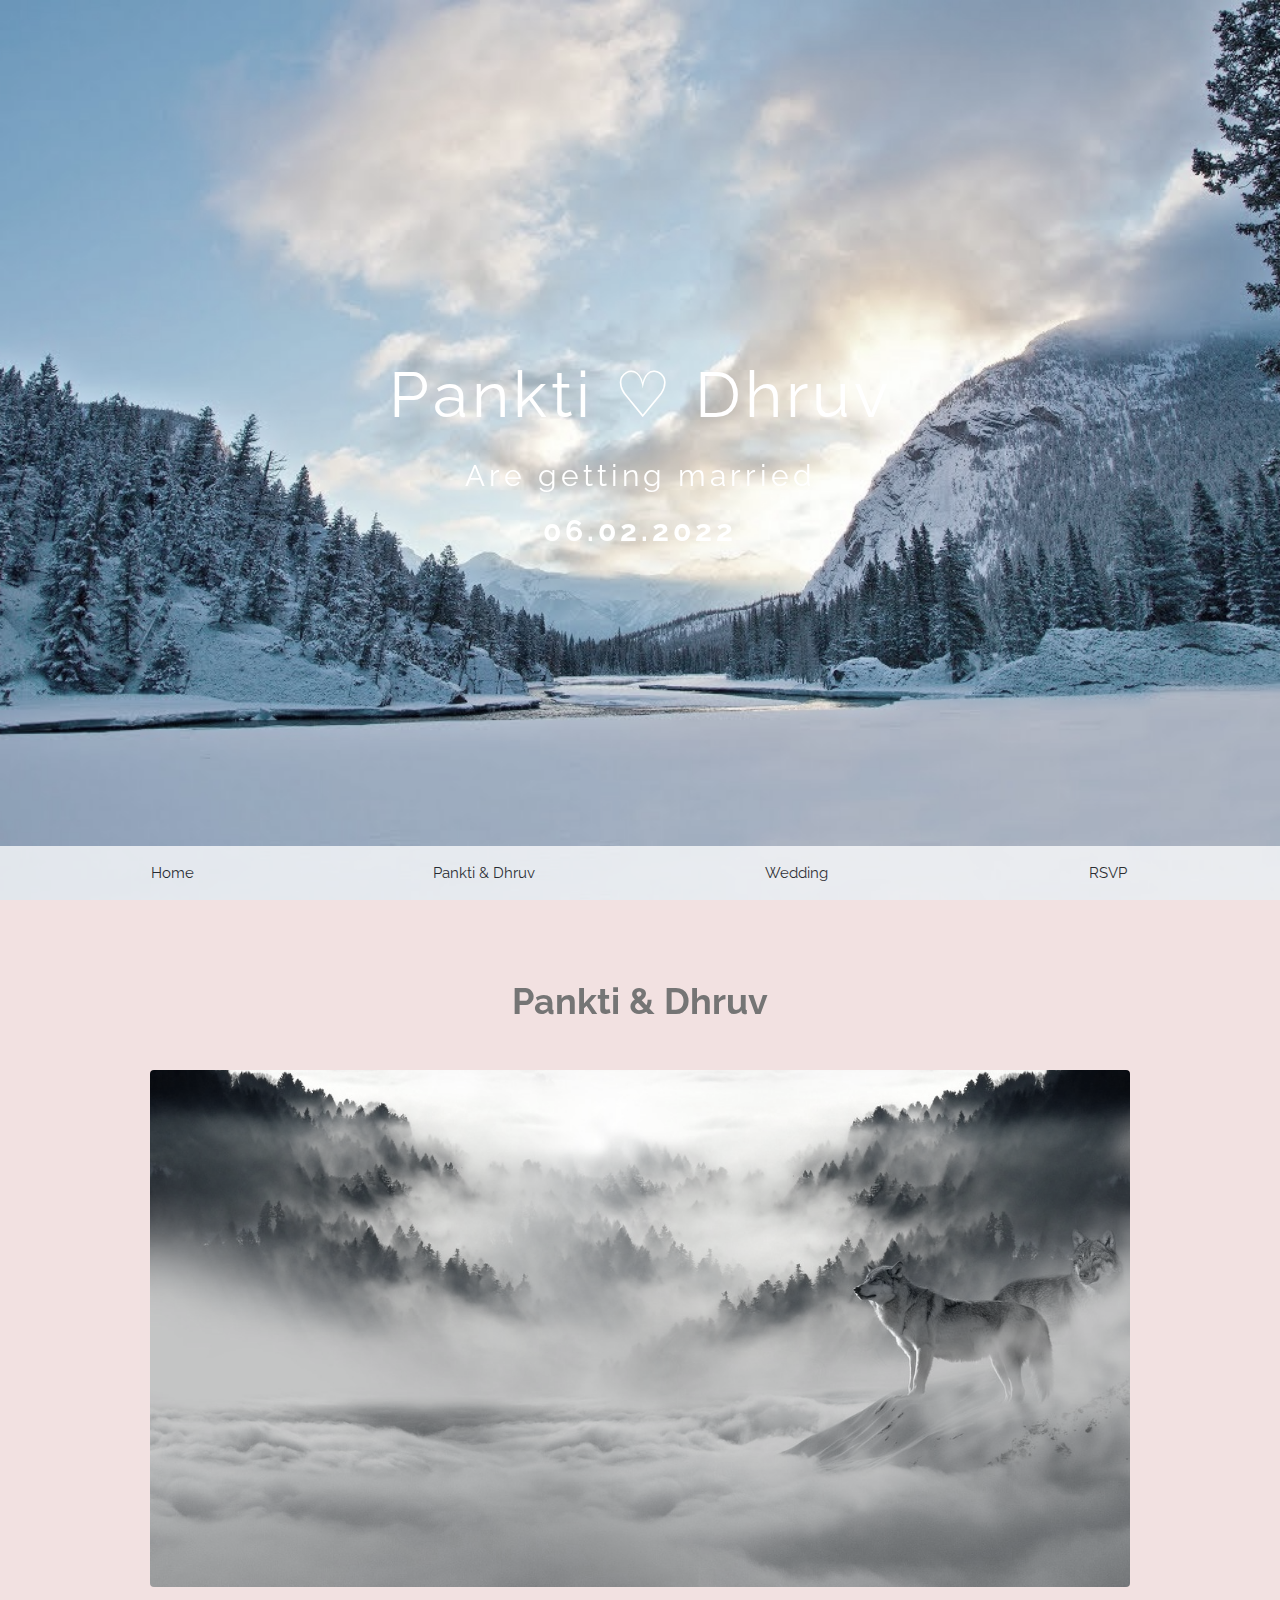
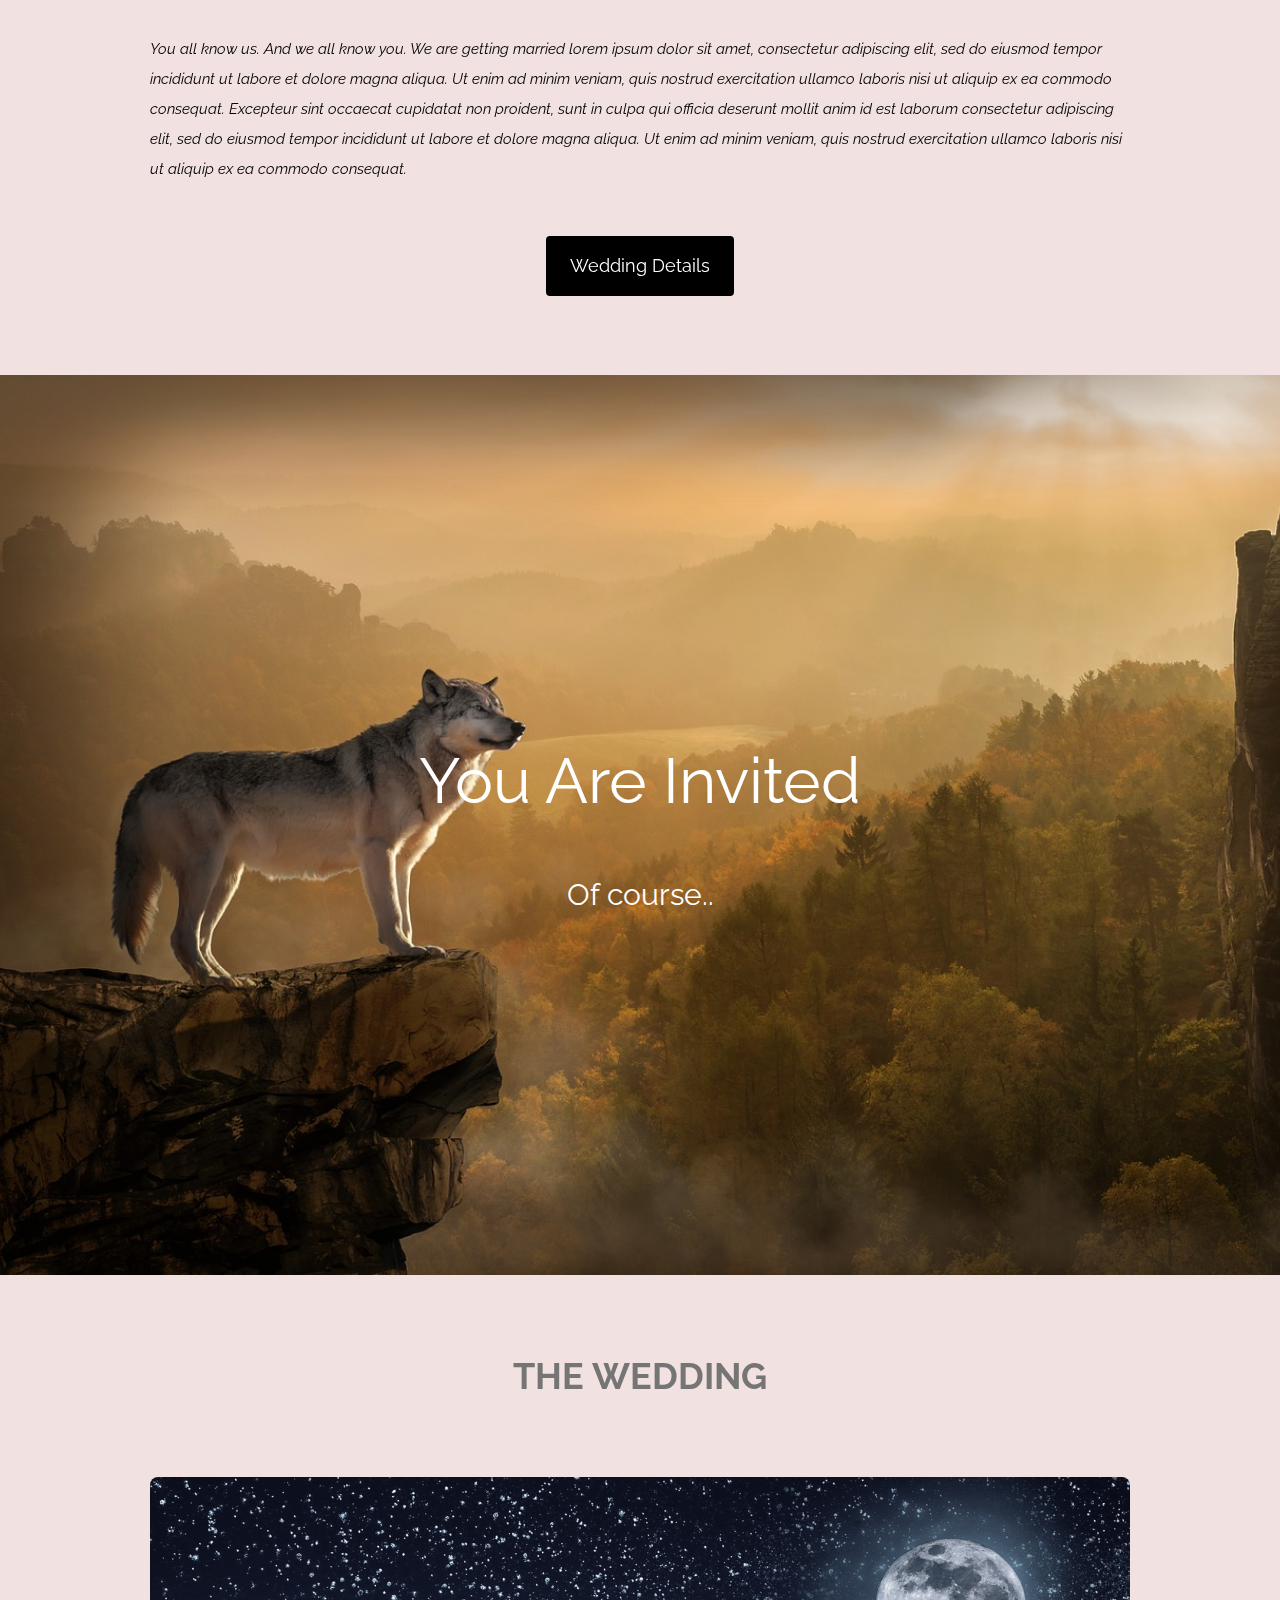
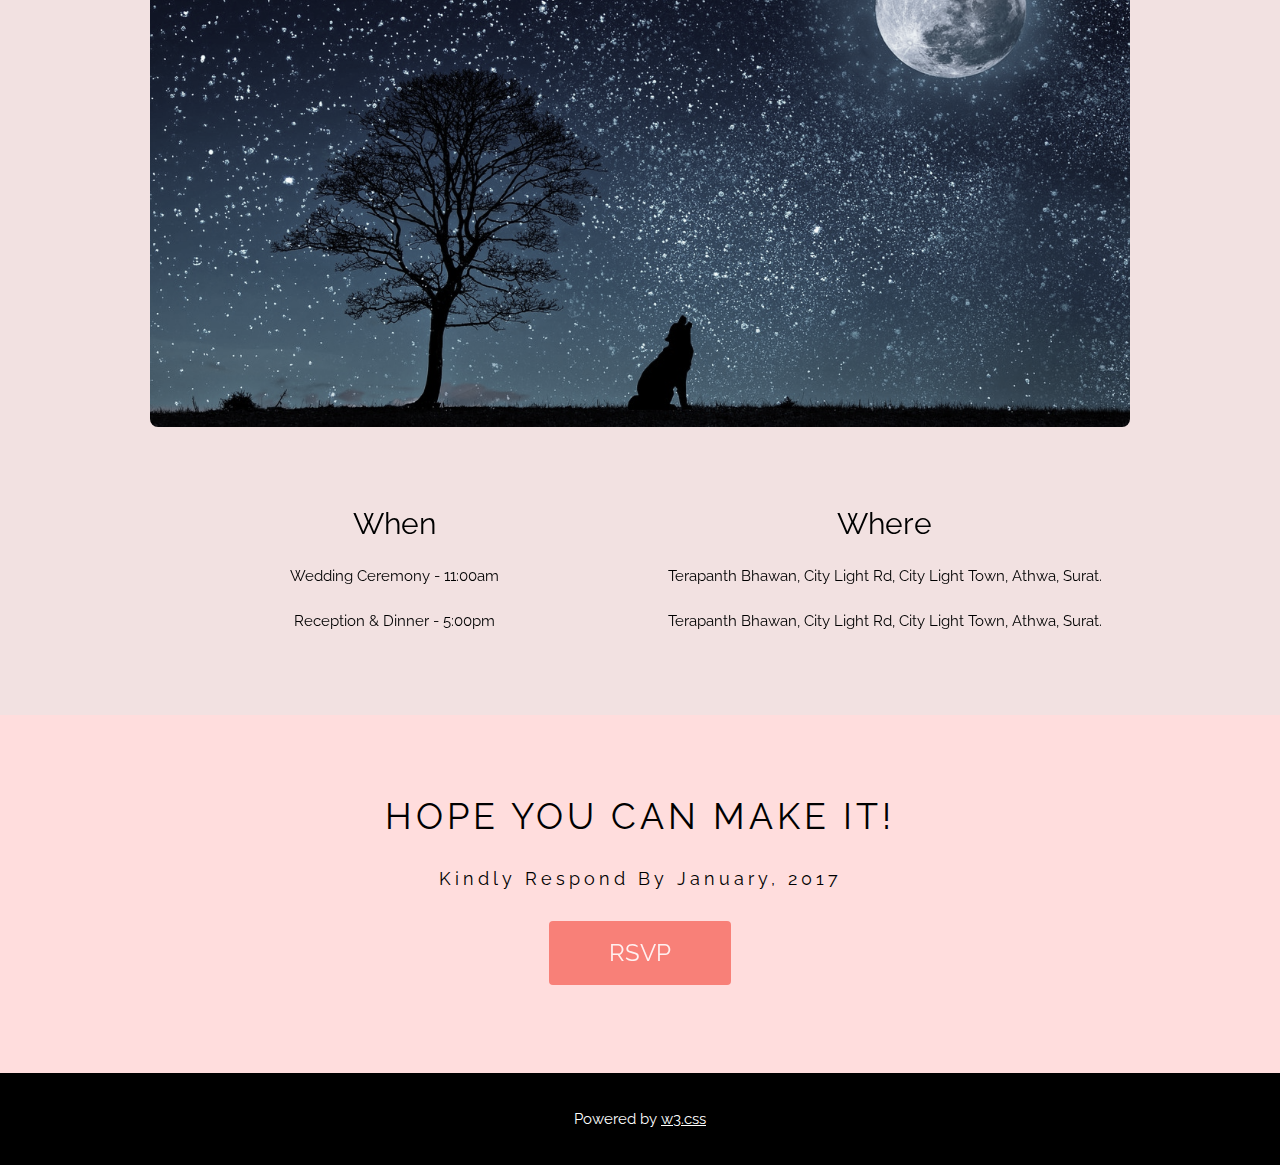
==== index.html @ eac10148 "adding .gitignore file" ====
<!DOCTYPE html>
<html>
<title>W3.CSS Template</title>
<meta charset="UTF-8">
<meta name="viewport" content="width=device-width, initial-scale=1">
<link rel="stylesheet" href="https://www.w3schools.com/w3css/4/w3.css">
<link rel="stylesheet" href="https://fonts.googleapis.com/css?family=Raleway">
<style>
  body,
  h1,
  h2 {
    font-family: "Raleway", sans-serif
  }

  body,
  html {
    height: 100%
  }

  p {
    line-height: 2
  }

  .bgimg,
  .bgimg2 {
    min-height: 100%;
    background-position: center;
    background-size: cover;
  }

  .bgimg {
    background-image: url("/Assets/topCover.jpg")
  }

  .bgimg2 {
    background-image: url("/Assets/secondCover.jpg")
  }
</style>

<body>

  <!-- Header / Home-->
  <header class="w3-display-container w3-wide bgimg w3-grayscale-min" id="home">
    <div class="w3-display-middle w3-text-white w3-center">
      <h1 class="w3-jumbo">Pankti &#9825; Dhruv</h1>
      <h2>Are getting married</h2>
      <h2><b>06.02.2022</b></h2>
    </div>
  </header>

  <!-- Navbar (sticky bottom) -->
  <div class="w3-bottom w3-hide-small">
    <div class="w3-bar w3-white w3-center w3-padding w3-opacity-min w3-hover-opacity-off">
      <a href="#home" style="width:25%" class="w3-bar-item w3-button">Home</a>
      <a href="#us" style="width:25%" class="w3-bar-item w3-button">Pankti & Dhruv</a>
      <a href="#wedding" style="width:25%" class="w3-bar-item w3-button">Wedding</a>
      <a href="#rsvp" style="width:25%" class="w3-bar-item w3-button w3-hover-black">RSVP</a>
    </div>
  </div>

  <!-- About / Pankti And Dhruv -->
  <div class="w3-container w3-padding-64 w3-pale-red w3-grayscale-min" id="us">
    <div class="w3-content">
      <h1 class="w3-center w3-text-grey"><b>Pankti & Dhruv</b></h1>
      <img class="w3-round w3-grayscale-min" src="/Assets/wolf.jpg" style="width:100%;margin:32px 0">
      <p><i>You all know us. And we all know you. We are getting married lorem ipsum dolor sit amet, consectetur
          adipiscing elit, sed do eiusmod tempor incididunt ut labore et dolore magna aliqua. Ut enim ad minim veniam,
          quis nostrud exercitation ullamco laboris nisi ut aliquip ex ea commodo consequat. Excepteur sint
          occaecat cupidatat non proident, sunt in culpa qui officia deserunt mollit anim id est laborum consectetur
          adipiscing elit, sed do eiusmod tempor incididunt ut labore et dolore magna aliqua. Ut enim ad minim veniam,
          quis nostrud exercitation ullamco
          laboris nisi ut aliquip ex ea commodo consequat.</i>
      </p><br>
      <p class="w3-center"><a href="#wedding" class="w3-button w3-black w3-round w3-padding-large w3-large">Wedding
          Details</a></p>
    </div>
  </div>

  <!-- Background photo -->
  <div class="w3-display-container bgimg2">
    <div class="w3-display-middle w3-text-white w3-center">
      <h1 class="w3-jumbo">You Are Invited</h1><br>
      <h2>Of course..</h2>
    </div>
  </div>

  <!-- Wedding information -->
  <div class="w3-container w3-padding-64 w3-pale-red w3-grayscale-min w3-center" id="wedding">
    <div class="w3-content">
      <h1 class="w3-text-grey"><b>THE WEDDING</b></h1>
      <img class="w3-round-large w3-grayscale-min" src="/Assets/wolf3.jpg" style="width:100%;margin:64px 0">
      <div class="w3-row">
        <div class="w3-half">
          <h2>When</h2>
          <p>Wedding Ceremony - 11:00am</p>
          <p>Reception & Dinner - 5:00pm</p>
        </div>
        <div class="w3-half">
          <h2>Where</h2>
          <p>Terapanth Bhawan, City Light Rd, City Light Town, Athwa, Surat.</p>
          <p>Terapanth Bhawan, City Light Rd, City Light Town, Athwa, Surat.</p>
        </div>
      </div>
    </div>
  </div>

  <!-- RSVP section -->
  <div class="w3-container w3-padding-64 w3-pale-red w3-center w3-wide" id="rsvp">
    <h1>HOPE YOU CAN MAKE IT!</h1>
    <p class="w3-large">Kindly Respond By January, 2017</p>
    <p class="w3-xlarge">
      <button onclick="document.getElementById('id01').style.display='block'"
        class="w3-button w3-round w3-red w3-opacity w3-hover-opacity-off" style="padding:8px 60px">RSVP</button>
    </p>
  </div>

  <!-- RSVP modal -->
  <div id="id01" class="w3-modal">
    <div class="w3-modal-content w3-card-4 w3-animate-zoom" style="padding:32px;max-width:600px">
      <div class="w3-container w3-white w3-center">
        <h1 class="w3-wide">CAN YOU COME?</h1>
        <p>We really hope you can make it.</p>
        <form>
          <input class="w3-input w3-border" type="text" placeholder="Name(s)" name="name">
        </form>
        <p><i>Sincerely, John & Jane</i></p>
        <div class="w3-row">
          <div class="w3-half">
            <button onclick="document.getElementById('id01').style.display='none'" type="button"
              class="w3-button w3-block w3-green">Going</button>
          </div>
          <div class="w3-half">
            <button onclick="document.getElementById('id01').style.display='none'" type="button"
              class="w3-button w3-block w3-red">Can't come</button>
          </div>
        </div>
      </div>
    </div>
  </div>

  <!-- Footer -->
  <footer class="w3-center w3-black w3-padding-16">
    <p>Powered by <a href="https://www.w3schools.com/w3css/default.asp" title="W3.CSS" target="_blank"
        class="w3-hover-text-green">w3.css</a></p>
  </footer>
  <div class="w3-hide-small" style="margin-bottom:32px"> </div>

</body>

</html>
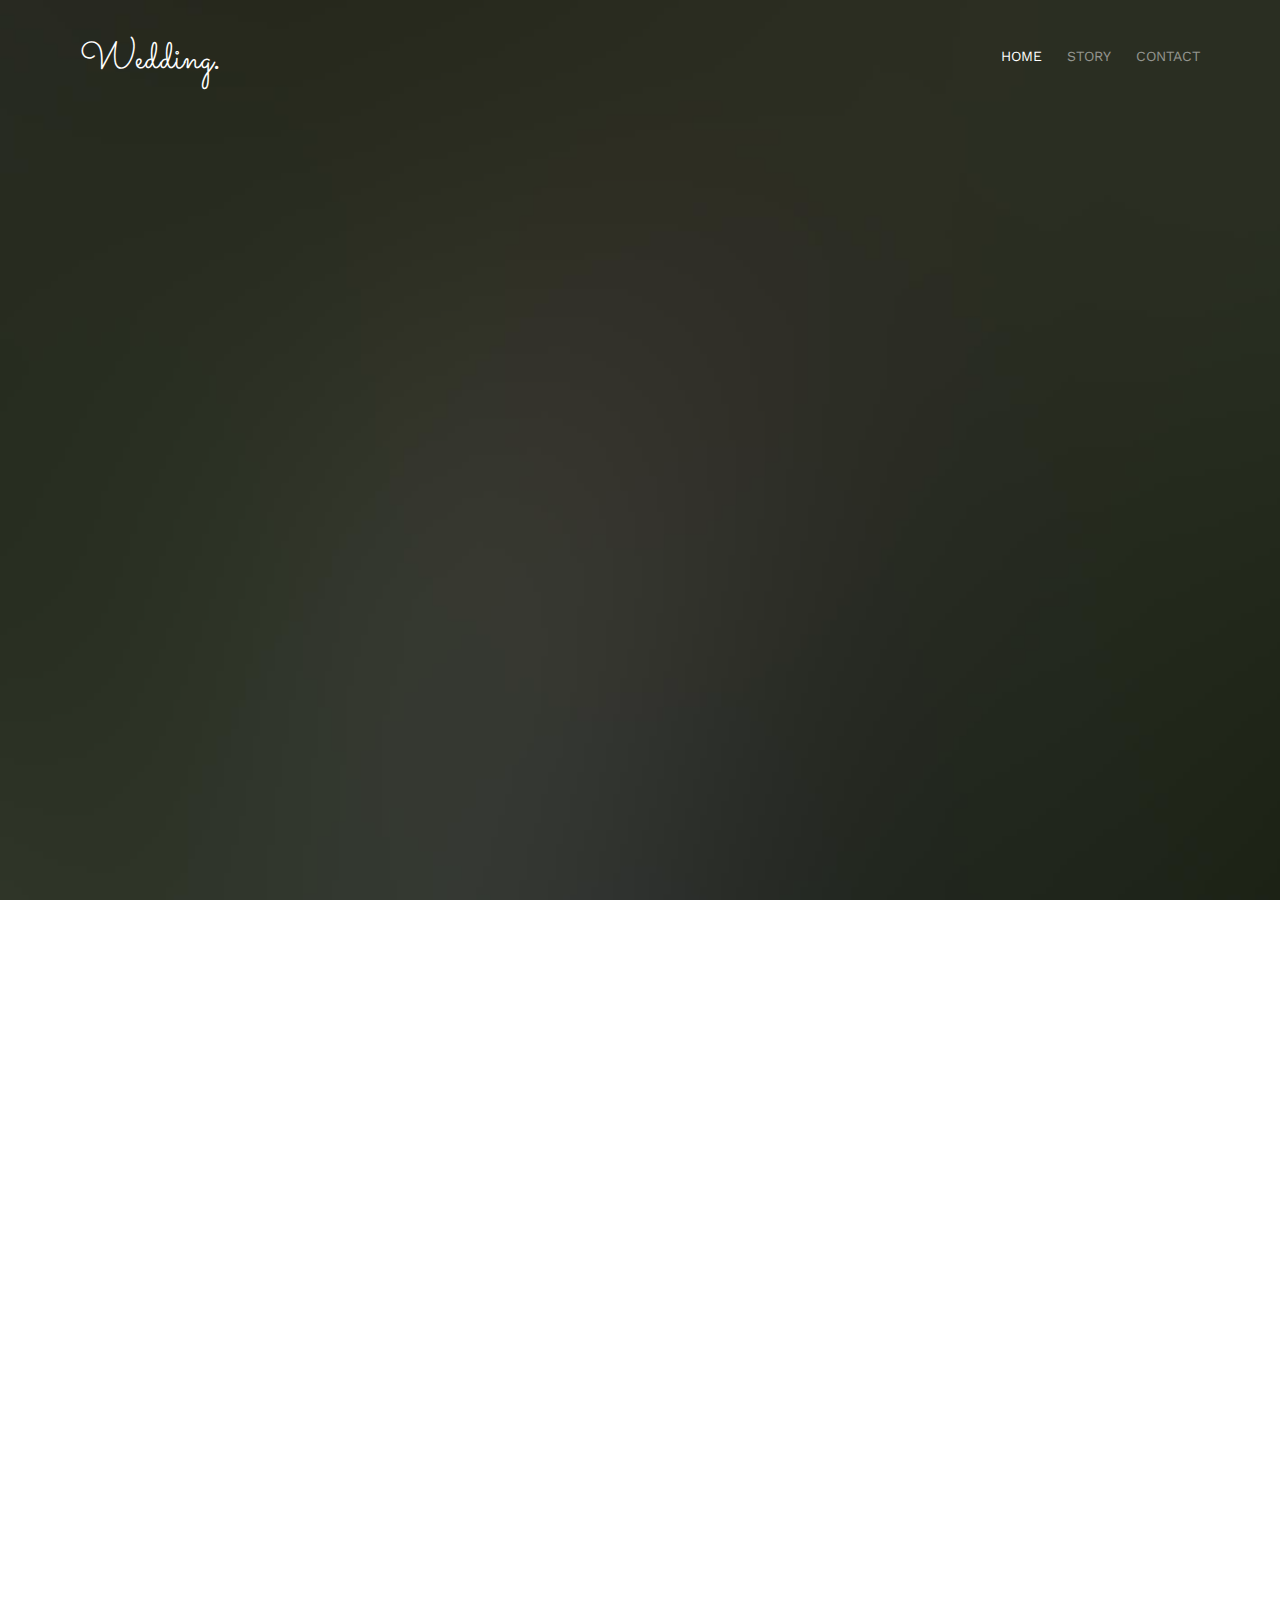
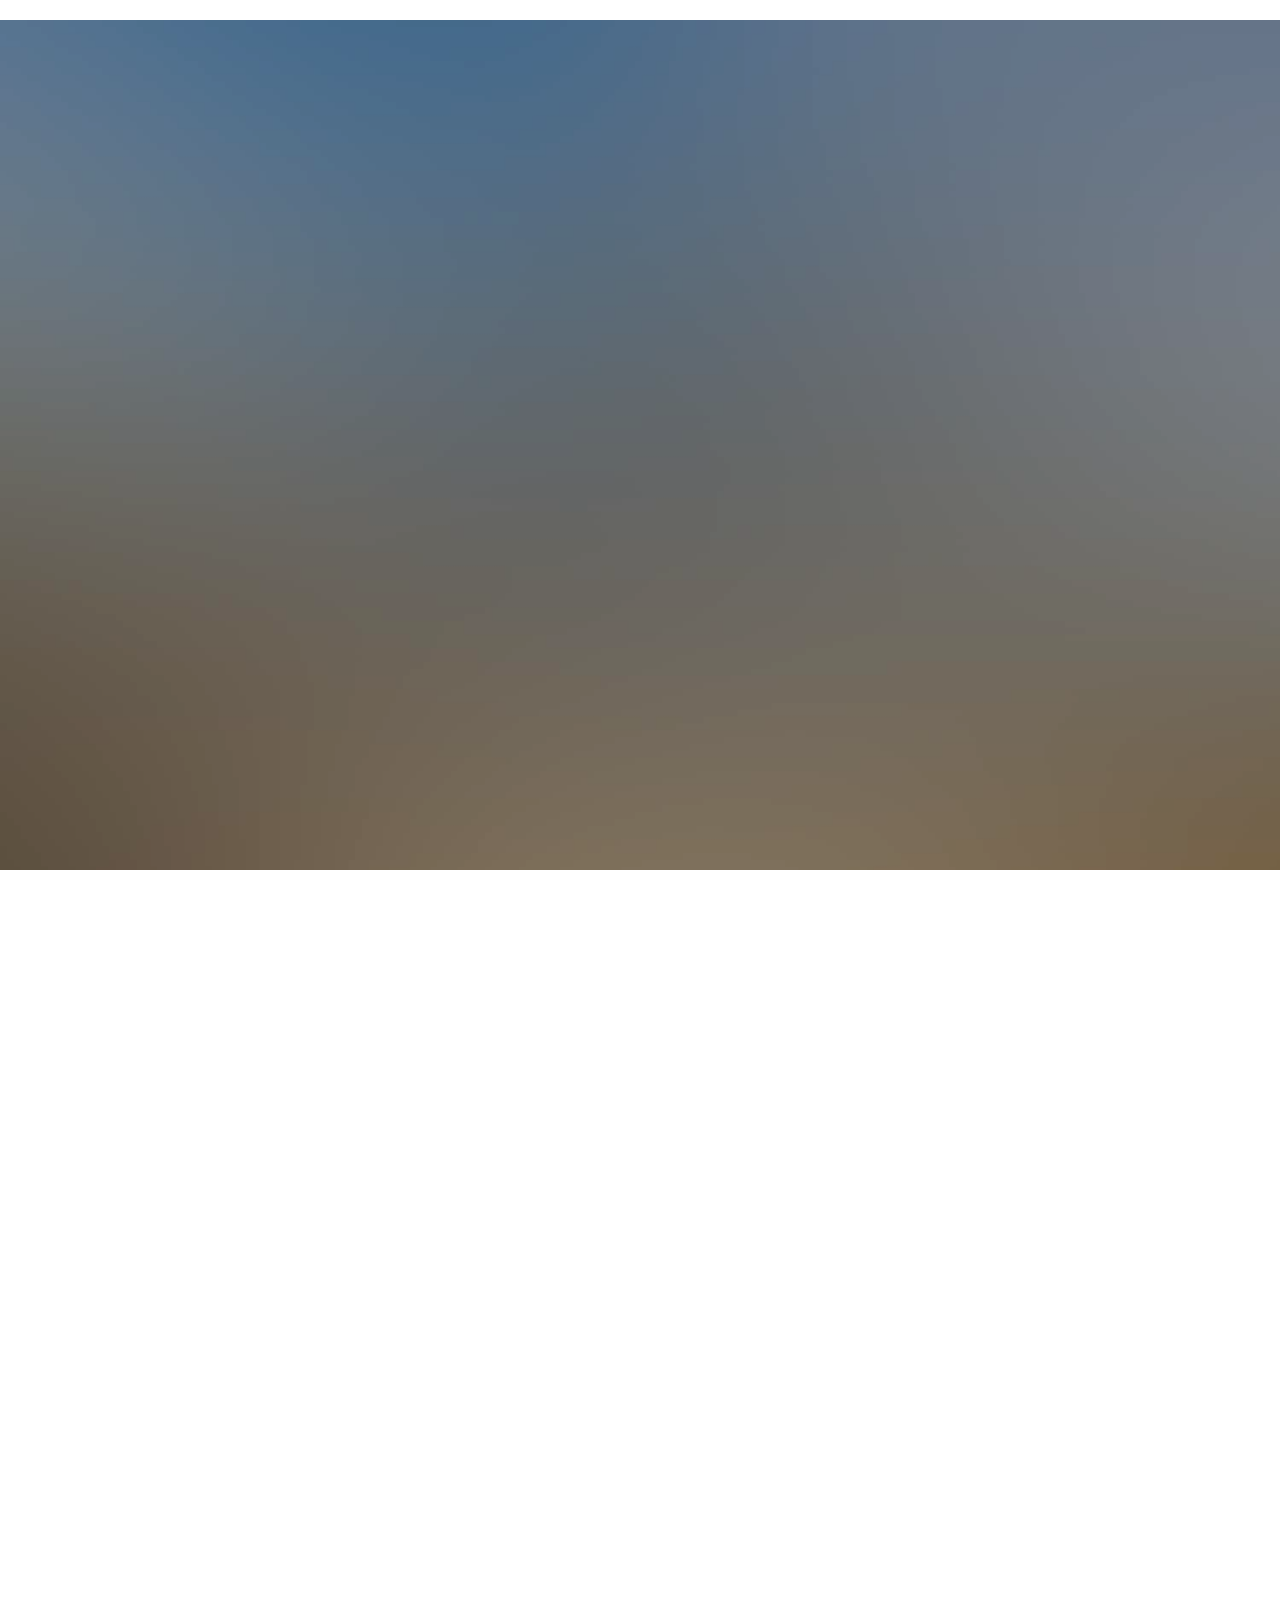
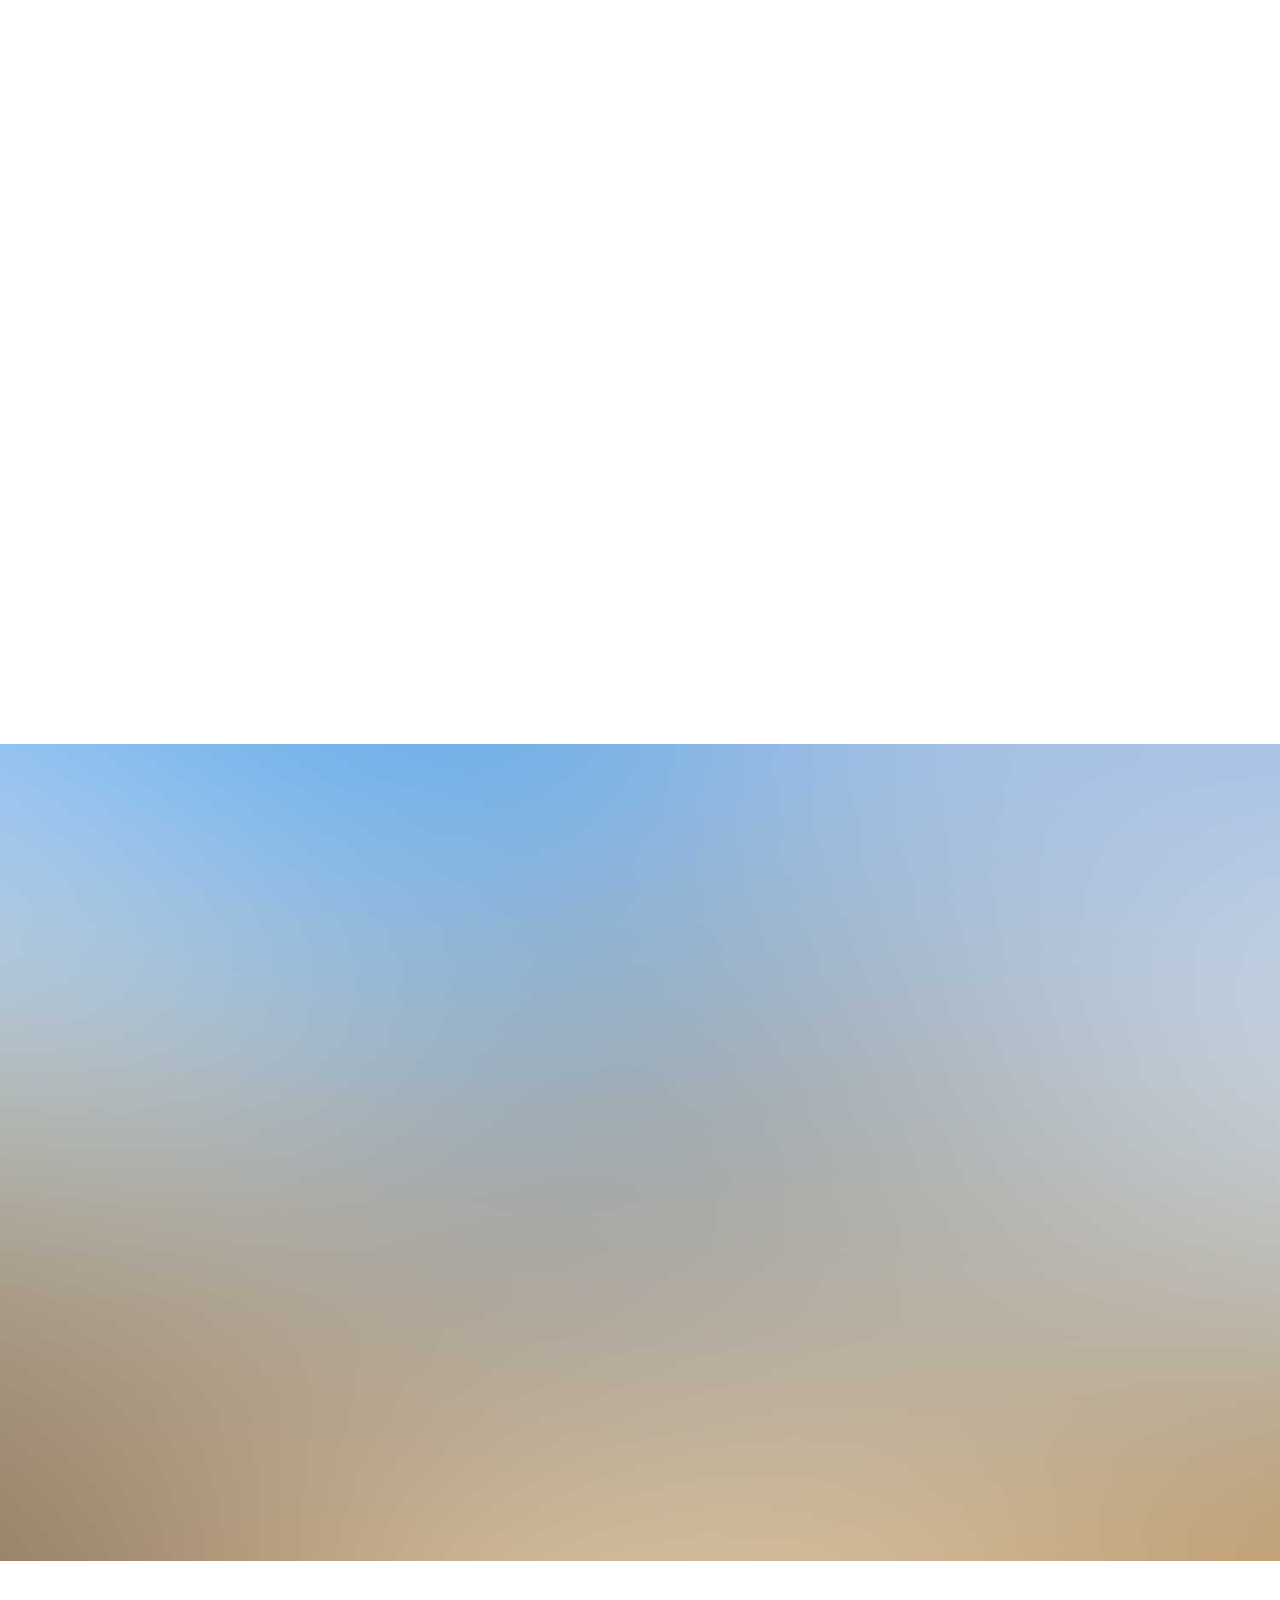
==== commit 348044fc: "second version" ====
--- a/index.html
+++ b/index.html
@@ -1,149 +1,421 @@
 <!DOCTYPE html>
-<html>
-<title>W3.CSS Template</title>
-<meta charset="UTF-8">
-<meta name="viewport" content="width=device-width, initial-scale=1">
-<link rel="stylesheet" href="https://www.w3schools.com/w3css/4/w3.css">
-<link rel="stylesheet" href="https://fonts.googleapis.com/css?family=Raleway">
-<style>
-  body,
-  h1,
-  h2 {
-    font-family: "Raleway", sans-serif
-  }
-
-  body,
-  html {
-    height: 100%
-  }
-
-  p {
-    line-height: 2
-  }
-
-  .bgimg,
-  .bgimg2 {
-    min-height: 100%;
-    background-position: center;
-    background-size: cover;
-  }
-
-  .bgimg {
-    background-image: url("/Assets/topCover.jpg")
-  }
-
-  .bgimg2 {
-    background-image: url("/Assets/secondCover.jpg")
-  }
-</style>
+<!--[if lt IE 7]>      <html class="no-js lt-ie9 lt-ie8 lt-ie7"> <![endif]-->
+<!--[if IE 7]>         <html class="no-js lt-ie9 lt-ie8"> <![endif]-->
+<!--[if IE 8]>         <html class="no-js lt-ie9"> <![endif]-->
+<!--[if gt IE 8]><!-->
+<html class="no-js">
+<!--<![endif]-->
+
+<head>
+  <meta charset="utf-8">
+  <meta http-equiv="X-UA-Compatible" content="IE=edge">
+  <title>Pankti &#9825; Dhruv Wedding Invitation</title>
+  <meta name="viewport" content="width=device-width, initial-scale=1">
+  <meta name="description" content="Free HTML5 Template by FREEHTML5.CO" />
+  <meta name="keywords" content="free html5, free template, free bootstrap, html5, css3, mobile first, responsive" />
+  <meta name="author" content="FREEHTML5.CO" />
+
+  <!-- Facebook and Twitter integration -->
+  <meta property="og:title" content="" />
+  <meta property="og:image" content="" />
+  <meta property="og:url" content="" />
+  <meta property="og:site_name" content="" />
+  <meta property="og:description" content="" />
+  <meta name="twitter:title" content="" />
+  <meta name="twitter:image" content="" />
+  <meta name="twitter:url" content="" />
+  <meta name="twitter:card" content="" />
+
+  <link href='https://fonts.googleapis.com/css?family=Work+Sans:400,300,600,400italic,700' rel='stylesheet'
+    type='text/css'>
+  <link href="https://fonts.googleapis.com/css?family=Sacramento" rel="stylesheet">
+
+  <!-- Animate.css -->
+  <link rel="stylesheet" href="css/animate.css">
+  <!-- Icomoon Icon Fonts-->
+  <link rel="stylesheet" href="css/icomoon.css">
+  <!-- Bootstrap  -->
+  <link rel="stylesheet" href="css/bootstrap.css">
+
+  <!-- Magnific Popup -->
+  <link rel="stylesheet" href="css/magnific-popup.css">
+
+  <!-- Owl Carousel  -->
+  <link rel="stylesheet" href="css/owl.carousel.min.css">
+  <link rel="stylesheet" href="css/owl.theme.default.min.css">
+
+  <!-- Theme style  -->
+  <link rel="stylesheet" href="css/style.css">
+
+  <!-- Modernizr JS -->
+  <script src="js/modernizr-2.6.2.min.js"></script>
+  <!-- FOR IE9 below -->
+  <!--[if lt IE 9]>
+	<script src="js/respond.min.js"></script>
+	<![endif]-->
+
+</head>
 
 <body>
 
-  <!-- Header / Home-->
-  <header class="w3-display-container w3-wide bgimg w3-grayscale-min" id="home">
-    <div class="w3-display-middle w3-text-white w3-center">
-      <h1 class="w3-jumbo">Pankti &#9825; Dhruv</h1>
-      <h2>Are getting married</h2>
-      <h2><b>06.02.2022</b></h2>
-    </div>
-  </header>
-
-  <!-- Navbar (sticky bottom) -->
-  <div class="w3-bottom w3-hide-small">
-    <div class="w3-bar w3-white w3-center w3-padding w3-opacity-min w3-hover-opacity-off">
-      <a href="#home" style="width:25%" class="w3-bar-item w3-button">Home</a>
-      <a href="#us" style="width:25%" class="w3-bar-item w3-button">Pankti & Dhruv</a>
-      <a href="#wedding" style="width:25%" class="w3-bar-item w3-button">Wedding</a>
-      <a href="#rsvp" style="width:25%" class="w3-bar-item w3-button w3-hover-black">RSVP</a>
-    </div>
+  <div class="fh5co-loader"></div>
+
+  <div id="page">
+    <nav class="fh5co-nav" role="navigation">
+      <div class="container">
+        <div class="row">
+          <div class="col-xs-2">
+            <div id="fh5co-logo"><a href="index.html">Wedding<strong>.</strong></a></div>
+          </div>
+          <div class="col-xs-10 text-right menu-1">
+            <ul>
+              <li class="active"><a href="index.html">Home</a></li>
+              <li><a href="about.html">Story</a></li>
+
+              <!-- <li class="has-dropdown">
+                <a href="gallery.html">Gallery</a>
+                <ul class="dropdown">
+                  <li><a href="#">HTML5</a></li>
+                  <li><a href="#">CSS3</a></li>
+                  <li><a href="#">Sass</a></li>
+                  <li><a href="#">jQuery</a></li>
+                </ul>
+              </li> -->
+              <li><a href="contact.html">Contact</a></li>
+            </ul>
+          </div>
+        </div>
+
+      </div>
+    </nav>
+
+    <header id="fh5co-header" class="fh5co-cover" role="banner" style="background-image:url(images/img_bg_2.jpg);"
+      data-stellar-background-ratio="0.5">
+      <div class="overlay"></div>
+      <div class="container">
+        <div class="row">
+          <div class="col-md-8 col-md-offset-2 text-center">
+            <div class="display-t">
+              <div class="display-tc animate-box" data-animate-effect="fadeIn">
+                <h1>Pankti &amp; Dhruv</h1>
+                <h2>We Are Getting Married</h2>
+                <div class="simply-countdown simply-countdown-one"></div>
+                <p><a href="#" class="btn btn-default btn-sm">Save the date</a></p>
+              </div>
+            </div>
+          </div>
+        </div>
+      </div>
+    </header>
+
+    <div id="fh5co-couple">
+      <div class="container">
+        <div class="row">
+          <div class="col-md-8 col-md-offset-2 text-center fh5co-heading animate-box">
+            <h2>Hello!</h2>
+            <h3>February 6, 2022</h3>
+            <p>We invited you to celebrate our wedding</p>
+          </div>
+        </div>
+        <div class="couple-wrap animate-box">
+          <div class="couple-half">
+            <div class="groom">
+              <img src="images/groom.jpg" alt="groom" class="img-responsive">
+            </div>
+            <div class="desc-groom">
+              <h3>Pankti Shah</h3>
+              <h8>D/o Chandresh Shah & Jayshree Shah</h8>
+              <p>Far far away, behind the word mountains, far from the countries Vokalia and Consonantia, there live the
+                blind texts. Separated they live in Bookmarksgrove</p>
+            </div>
+          </div>
+          <p class="heart text-center"><i class="icon-heart2"></i></p>
+          <div class="couple-half">
+            <div class="bride">
+              <img src="images/bride.jpg" alt="groom" class="img-responsive">
+            </div>
+            <div class="desc-bride">
+              <h3>Dhruv Shah</h3>
+              <h8>S/o Navin Shah & Alka Shah</h8>
+              <p>Far far away, behind the word mountains, far from the countries Vokalia and Consonantia, there live the
+                blind texts. Separated they live in Bookmarksgrove</p>
+            </div>
+          </div>
+        </div>
+      </div>
+    </div>
+
+    <div id="fh5co-event" class="fh5co-bg" style="background-image:url(images/img_bg_3.jpg);">
+      <div class="overlay"></div>
+      <div class="container">
+        <div class="row">
+          <div class="col-md-8 col-md-offset-2 text-center fh5co-heading animate-box">
+            <span>Our Special Events</span>
+            <h2>Wedding Events</h2>
+          </div>
+        </div>
+        <div class="row">
+          <div class="display-t">
+            <div class="display-tc">
+              <div class="col-md-12 col-md-offset-3">
+                <div class="col-md-6 col-sm-6 text-center">
+                  <div class="event-wrap animate-box">
+                    <h3>Wedding Ceremony</h3>
+                    <div class="event-col">
+                      <i class="icon-clock"></i>
+                      <span>11:00 AM</span>
+                      <span>2:00 PM</span>
+                    </div>
+                    <div class="event-col">
+                      <i class="icon-calendar"></i>
+                      <span>Sunday 06</span>
+                      <span>February, 2022</span>
+                    </div>
+                    <p>
+                      <a href="https://www.google.com/search?client=firefox-b-1-d&q=Terapanth+Bhawan%2C+Citylight#"
+                        target="_blank">
+                        Terapanth Bhavan, City Light Rd, City Light Town, Athwa, Surat
+                      </a>
+                    </p>
+                  </div>
+                </div>
+
+                <!-- <div class="col-md-6 col-sm-6 text-center">
+                  <div class="event-wrap animate-box">
+                    <h3>Reception Party</h3>
+                    <div class="event-col">
+                      <i class="icon-clock"></i>
+                      <span>5:00 PM</span>
+                      <span>7:00 AM</span>
+                    </div>
+                    <div class="event-col">
+                      <i class="icon-calendar"></i>
+                      <span>Monday 06</span>
+                      <span>February, 2022</span>
+                    </div>
+                    <p>
+                      <a href="https://www.google.com/search?client=firefox-b-1-d&q=Terapanth+Bhawan%2C+Citylight">Terapanth
+                        Bhavan, City Light Rd, City Light Town, Athwa, Surat</a>
+                    </p>
+                  </div>
+                </div> -->
+              </div>
+            </div>
+          </div>
+        </div>
+      </div>
+    </div>
+
+    <div id="fh5co-couple-story">
+      <div class="container">
+        <div class="row">
+          <div class="col-md-8 col-md-offset-2 text-center fh5co-heading animate-box">
+            <span>We Love Each Other</span>
+            <h2>Our Story</h2>
+            <p>Far far away, behind the word mountains, far from the countries Vokalia and Consonantia, there live the
+              blind texts.</p>
+          </div>
+        </div>
+        <div class="row">
+          <div class="col-md-12 col-md-offset-0">
+            <ul class="timeline animate-box">
+              <li class="animate-box">
+                <div class="timeline-badge" style="background-image:url(images/couple-1.jpg);"></div>
+                <div class="timeline-panel">
+                  <div class="timeline-heading">
+                    <h3 class="timeline-title">First We Meet</h3>
+                    <span class="date">February 14, 2019</span>
+                  </div>
+                  <div class="timeline-body">
+                    <p>Far far away, behind the word mountains, far from the countries Vokalia and Consonantia, there
+                      live the blind texts. Separated they live in Bookmarksgrove right at the coast of the Semantics, a
+                      large language ocean.</p>
+                  </div>
+                </div>
+              </li>
+              <li class="timeline-inverted animate-box">
+                <div class="timeline-badge" style="background-image:url(images/couple-2.jpg);"></div>
+                <div class="timeline-panel">
+                  <div class="timeline-heading">
+                    <h3 class="timeline-title">First Date</h3>
+                    <span class="date">December 28, 2015</span>
+                  </div>
+                  <div class="timeline-body">
+                    <p>Far far away, behind the word mountains, far from the countries Vokalia and Consonantia, there
+                      live the blind texts. Separated they live in Bookmarksgrove right at the coast of the Semantics, a
+                      large language ocean.</p>
+                  </div>
+                </div>
+              </li>
+              <li class="animate-box">
+                <div class="timeline-badge" style="background-image:url(images/couple-3.jpg);"></div>
+                <div class="timeline-panel">
+                  <div class="timeline-heading">
+                    <h3 class="timeline-title">In A Relationship</h3>
+                    <span class="date">January 1, 2016</span>
+                  </div>
+                  <div class="timeline-body">
+                    <p>Far far away, behind the word mountains, far from the countries Vokalia and Consonantia, there
+                      live the blind texts. Separated they live in Bookmarksgrove right at the coast of the Semantics, a
+                      large language ocean.</p>
+                  </div>
+                </div>
+              </li>
+            </ul>
+          </div>
+        </div>
+      </div>
+    </div>
+
+
+
   </div>
 
-  <!-- About / Pankti And Dhruv -->
-  <div class="w3-container w3-padding-64 w3-pale-red w3-grayscale-min" id="us">
-    <div class="w3-content">
-      <h1 class="w3-center w3-text-grey"><b>Pankti & Dhruv</b></h1>
-      <img class="w3-round w3-grayscale-min" src="/Assets/wolf.jpg" style="width:100%;margin:32px 0">
-      <p><i>You all know us. And we all know you. We are getting married lorem ipsum dolor sit amet, consectetur
-          adipiscing elit, sed do eiusmod tempor incididunt ut labore et dolore magna aliqua. Ut enim ad minim veniam,
-          quis nostrud exercitation ullamco laboris nisi ut aliquip ex ea commodo consequat. Excepteur sint
-          occaecat cupidatat non proident, sunt in culpa qui officia deserunt mollit anim id est laborum consectetur
-          adipiscing elit, sed do eiusmod tempor incididunt ut labore et dolore magna aliqua. Ut enim ad minim veniam,
-          quis nostrud exercitation ullamco
-          laboris nisi ut aliquip ex ea commodo consequat.</i>
-      </p><br>
-      <p class="w3-center"><a href="#wedding" class="w3-button w3-black w3-round w3-padding-large w3-large">Wedding
-          Details</a></p>
+
+  <div id="fh5co-testimonial" class="fh5co-bg" style="background-image:url(images/img_bg_3.jpg);">
+    <div class="container">
+      <div class="row">
+        <div class="row animate-box">
+          <div class="col-md-8 col-md-offset-2 text-center fh5co-heading">
+            <span>Best Wishes</span>
+            <h2>Friends Wishes</h2>
+          </div>
+        </div>
+        <div class="row">
+          <div class="col-md-12 animate-box">
+            <div class="wrap-testimony">
+              <div class="owl-carousel-fullwidth">
+                <div class="item">
+                  <div class="testimony-slide active text-center">
+                    <figure>
+                      <img src="images/couple-1.jpg" alt="user">
+                    </figure>
+                    <span>John Doe, via <a href="#" class="twitter">Twitter</a></span>
+                    <blockquote>
+                      <p>"Far far away, behind the word mountains, far from the countries Vokalia and Consonantia,
+                        there live the blind texts. Separated they live in Bookmarksgrove right at the coast of the
+                        Semantics"</p>
+                    </blockquote>
+                  </div>
+                </div>
+                <div class="item">
+                  <div class="testimony-slide active text-center">
+                    <figure>
+                      <img src="images/couple-2.jpg" alt="user">
+                    </figure>
+                    <span>John Doe, via <a href="#" class="twitter">Twitter</a></span>
+                    <blockquote>
+                      <p>"Far far away, behind the word mountains, far from the countries Vokalia and Consonantia, at
+                        the coast of the Semantics, a large language ocean."</p>
+                    </blockquote>
+                  </div>
+                </div>
+                <div class="item">
+                  <div class="testimony-slide active text-center">
+                    <figure>
+                      <img src="images/couple-3.jpg" alt="user">
+                    </figure>
+                    <span>John Doe, via <a href="#" class="twitter">Twitter</a></span>
+                    <blockquote>
+                      <p>"Far far away, far from the countries Vokalia and Consonantia, there live the blind texts.
+                        Separated they live in Bookmarksgrove right at the coast of the Semantics, a large language
+                        ocean."</p>
+                    </blockquote>
+                  </div>
+                </div>
+              </div>
+            </div>
+          </div>
+        </div>
+      </div>
     </div>
   </div>
 
-  <!-- Background photo -->
-  <div class="w3-display-container bgimg2">
-    <div class="w3-display-middle w3-text-white w3-center">
-      <h1 class="w3-jumbo">You Are Invited</h1><br>
-      <h2>Of course..</h2>
-    </div>
-  </div>
-
-  <!-- Wedding information -->
-  <div class="w3-container w3-padding-64 w3-pale-red w3-grayscale-min w3-center" id="wedding">
-    <div class="w3-content">
-      <h1 class="w3-text-grey"><b>THE WEDDING</b></h1>
-      <img class="w3-round-large w3-grayscale-min" src="/Assets/wolf3.jpg" style="width:100%;margin:64px 0">
-      <div class="w3-row">
-        <div class="w3-half">
-          <h2>When</h2>
-          <p>Wedding Ceremony - 11:00am</p>
-          <p>Reception & Dinner - 5:00pm</p>
-        </div>
-        <div class="w3-half">
-          <h2>Where</h2>
-          <p>Terapanth Bhawan, City Light Rd, City Light Town, Athwa, Surat.</p>
-          <p>Terapanth Bhawan, City Light Rd, City Light Town, Athwa, Surat.</p>
-        </div>
-      </div>
-    </div>
-  </div>
-
-  <!-- RSVP section -->
-  <div class="w3-container w3-padding-64 w3-pale-red w3-center w3-wide" id="rsvp">
-    <h1>HOPE YOU CAN MAKE IT!</h1>
-    <p class="w3-large">Kindly Respond By January, 2017</p>
-    <p class="w3-xlarge">
-      <button onclick="document.getElementById('id01').style.display='block'"
-        class="w3-button w3-round w3-red w3-opacity w3-hover-opacity-off" style="padding:8px 60px">RSVP</button>
-    </p>
-  </div>
-
-  <!-- RSVP modal -->
-  <div id="id01" class="w3-modal">
-    <div class="w3-modal-content w3-card-4 w3-animate-zoom" style="padding:32px;max-width:600px">
-      <div class="w3-container w3-white w3-center">
-        <h1 class="w3-wide">CAN YOU COME?</h1>
-        <p>We really hope you can make it.</p>
-        <form>
-          <input class="w3-input w3-border" type="text" placeholder="Name(s)" name="name">
-        </form>
-        <p><i>Sincerely, John & Jane</i></p>
-        <div class="w3-row">
-          <div class="w3-half">
-            <button onclick="document.getElementById('id01').style.display='none'" type="button"
-              class="w3-button w3-block w3-green">Going</button>
-          </div>
-          <div class="w3-half">
-            <button onclick="document.getElementById('id01').style.display='none'" type="button"
-              class="w3-button w3-block w3-red">Can't come</button>
-          </div>
-        </div>
-      </div>
-    </div>
-  </div>
-
-  <!-- Footer -->
-  <footer class="w3-center w3-black w3-padding-16">
-    <p>Powered by <a href="https://www.w3schools.com/w3css/default.asp" title="W3.CSS" target="_blank"
-        class="w3-hover-text-green">w3.css</a></p>
+
+  <!-- <div id="fh5co-couple">
+    <div class="overlay"></div>
+    <div class="container">
+      <div class="row animate-box">
+        <div class="col-md-8 col-md-offset-2 text-center fh5co-heading">
+          <h2>Are You Attending?</h2>
+          <p>Please Fill-up the form to notify you that you're attending. Thanks.</p>
+        </div>
+      </div>
+      <div class="row animate-box">
+        <div class="col-md-10 col-md-offset-1">
+          <form class="form-inline">
+            <div class="col-md-4 col-sm-4">
+              <div class="form-group">
+                <label for="name" class="sr-only">Name</label>
+                <input type="name" class="form-control" id="name" placeholder="Name">
+              </div>
+            </div>
+            <div class="col-md-4 col-sm-4">
+              <div class="form-group">
+                <label for="email" class="sr-only">Email</label>
+                <input type="email" class="form-control" id="email" placeholder="Email">
+              </div>
+            </div>
+            <div class="col-md-4 col-sm-4">
+              <button type="submit" class="btn btn-default btn-block">I am Attending</button>
+            </div>
+          </form>
+        </div>
+      </div>
+    </div>
+  </div> -->
+
+  <footer id="fh5co-footer" role="contentinfo">
+    <div class="gototop js-top">
+      <a href="#" class="js-gotop"><i class="icon-arrow-up"></i></a>
+    </div>
   </footer>
-  <div class="w3-hide-small" style="margin-bottom:32px"> </div>
+
+
+
+
+  <!-- jQuery -->
+  <script src="js/jquery.min.js"></script>
+  <!-- jQuery Easing -->
+  <script src="js/jquery.easing.1.3.js"></script>
+  <!-- Bootstrap -->
+  <script src="js/bootstrap.min.js"></script>
+  <!-- Waypoints -->
+  <script src="js/jquery.waypoints.min.js"></script>
+  <!-- Carousel -->
+  <script src="js/owl.carousel.min.js"></script>
+  <!-- countTo -->
+  <script src="js/jquery.countTo.js"></script>
+
+  <!-- Stellar -->
+  <script src="js/jquery.stellar.min.js"></script>
+  <!-- Magnific Popup -->
+  <script src="js/jquery.magnific-popup.min.js"></script>
+  <script src="js/magnific-popup-options.js"></script>
+
+  <!-- // <script src="https://cdnjs.cloudflare.com/ajax/libs/prism/0.0.1/prism.min.js"></script> -->
+  <script src="js/simplyCountdown.js"></script>
+  <!-- Main -->
+  <script src="js/main.js"></script>
+
+  <script>
+    var d = new Date(new Date(2022, 1, 6));
+
+    // default example
+    simplyCountdown('.simply-countdown-one', {
+      year: d.getFullYear(),
+      month: d.getMonth() + 1,
+      day: d.getDate()
+    });
+
+    //jQuery example
+    $('#simply-countdown-losange').simplyCountdown({
+      year: d.getFullYear(),
+      month: d.getMonth() + 1,
+      day: d.getDate(),
+      enableUtc: false
+    });
+  </script>
 
 </body>
 
--- a/css/icomoon.css
+++ b/css/icomoon.css
@@ -0,0 +1,1571 @@
+@font-face {
+  font-family: 'icomoon';
+  src:  url('../fonts/icomoon/icomoon.eot?6iuir');
+  src:  url('../fonts/icomoon/icomoon.eot?6iuir#iefix') format('embedded-opentype'),
+    url('../fonts/icomoon/icomoon.ttf?6iuir') format('truetype'),
+    url('../fonts/icomoon/icomoon.woff?6iuir') format('woff'),
+    url('../fonts/icomoon/icomoon.svg?6iuir#icomoon') format('svg');
+  font-weight: normal;
+  font-style: normal;
+}
+
+[class^="icon-"], [class*=" icon-"] {
+  /* use !important to prevent issues with browser extensions that change fonts */
+  font-family: 'icomoon' !important;
+  speak: none;
+  font-style: normal;
+  font-weight: normal;
+  font-variant: normal;
+  text-transform: none;
+  line-height: 1;
+
+  /* Better Font Rendering =========== */
+  -webkit-font-smoothing: antialiased;
+  -moz-osx-font-smoothing: grayscale;
+}
+
+.icon-eye:before {
+  content: "\e000";
+}
+.icon-paper-clip:before {
+  content: "\e001";
+}
+.icon-mail:before {
+  content: "\e002";
+}
+.icon-toggle:before {
+  content: "\e003";
+}
+.icon-layout:before {
+  content: "\e004";
+}
+.icon-link:before {
+  content: "\e005";
+}
+.icon-bell:before {
+  content: "\e006";
+}
+.icon-lock:before {
+  content: "\e007";
+}
+.icon-unlock:before {
+  content: "\e008";
+}
+.icon-ribbon:before {
+  content: "\e009";
+}
+.icon-image:before {
+  content: "\e010";
+}
+.icon-signal:before {
+  content: "\e011";
+}
+.icon-target:before {
+  content: "\e012";
+}
+.icon-clipboard:before {
+  content: "\e013";
+}
+.icon-clock:before {
+  content: "\e014";
+}
+.icon-watch:before {
+  content: "\e015";
+}
+.icon-air-play:before {
+  content: "\e016";
+}
+.icon-camera:before {
+  content: "\e017";
+}
+.icon-video:before {
+  content: "\e018";
+}
+.icon-disc:before {
+  content: "\e019";
+}
+.icon-printer:before {
+  content: "\e020";
+}
+.icon-monitor:before {
+  content: "\e021";
+}
+.icon-server:before {
+  content: "\e022";
+}
+.icon-cog:before {
+  content: "\e023";
+}
+.icon-heart:before {
+  content: "\e024";
+}
+.icon-paragraph:before {
+  content: "\e025";
+}
+.icon-align-justify:before {
+  content: "\e026";
+}
+.icon-align-left:before {
+  content: "\e027";
+}
+.icon-align-center:before {
+  content: "\e028";
+}
+.icon-align-right:before {
+  content: "\e029";
+}
+.icon-book:before {
+  content: "\e030";
+}
+.icon-layers:before {
+  content: "\e031";
+}
+.icon-stack:before {
+  content: "\e032";
+}
+.icon-stack-2:before {
+  content: "\e033";
+}
+.icon-paper:before {
+  content: "\e034";
+}
+.icon-paper-stack:before {
+  content: "\e035";
+}
+.icon-search:before {
+  content: "\e036";
+}
+.icon-zoom-in:before {
+  content: "\e037";
+}
+.icon-zoom-out:before {
+  content: "\e038";
+}
+.icon-reply:before {
+  content: "\e039";
+}
+.icon-circle-plus:before {
+  content: "\e040";
+}
+.icon-circle-minus:before {
+  content: "\e041";
+}
+.icon-circle-check:before {
+  content: "\e042";
+}
+.icon-circle-cross:before {
+  content: "\e043";
+}
+.icon-square-plus:before {
+  content: "\e044";
+}
+.icon-square-minus:before {
+  content: "\e045";
+}
+.icon-square-check:before {
+  content: "\e046";
+}
+.icon-square-cross:before {
+  content: "\e047";
+}
+.icon-microphone:before {
+  content: "\e048";
+}
+.icon-record:before {
+  content: "\e049";
+}
+.icon-skip-back:before {
+  content: "\e050";
+}
+.icon-rewind:before {
+  content: "\e051";
+}
+.icon-play:before {
+  content: "\e052";
+}
+.icon-pause:before {
+  content: "\e053";
+}
+.icon-stop:before {
+  content: "\e054";
+}
+.icon-fast-forward:before {
+  content: "\e055";
+}
+.icon-skip-forward:before {
+  content: "\e056";
+}
+.icon-shuffle:before {
+  content: "\e057";
+}
+.icon-repeat:before {
+  content: "\e058";
+}
+.icon-folder:before {
+  content: "\e059";
+}
+.icon-umbrella:before {
+  content: "\e060";
+}
+.icon-moon:before {
+  content: "\e061";
+}
+.icon-thermometer:before {
+  content: "\e062";
+}
+.icon-drop:before {
+  content: "\e063";
+}
+.icon-sun:before {
+  content: "\e064";
+}
+.icon-cloud:before {
+  content: "\e065";
+}
+.icon-cloud-upload:before {
+  content: "\e066";
+}
+.icon-cloud-download:before {
+  content: "\e067";
+}
+.icon-upload:before {
+  content: "\e068";
+}
+.icon-download:before {
+  content: "\e069";
+}
+.icon-location:before {
+  content: "\e070";
+}
+.icon-location-2:before {
+  content: "\e071";
+}
+.icon-map:before {
+  content: "\e072";
+}
+.icon-battery:before {
+  content: "\e073";
+}
+.icon-head:before {
+  content: "\e074";
+}
+.icon-briefcase:before {
+  content: "\e075";
+}
+.icon-speech-bubble:before {
+  content: "\e076";
+}
+.icon-anchor:before {
+  content: "\e077";
+}
+.icon-globe:before {
+  content: "\e078";
+}
+.icon-box:before {
+  content: "\e079";
+}
+.icon-reload:before {
+  content: "\e080";
+}
+.icon-share:before {
+  content: "\e081";
+}
+.icon-marquee:before {
+  content: "\e082";
+}
+.icon-marquee-plus:before {
+  content: "\e083";
+}
+.icon-marquee-minus:before {
+  content: "\e084";
+}
+.icon-tag:before {
+  content: "\e085";
+}
+.icon-power:before {
+  content: "\e086";
+}
+.icon-command:before {
+  content: "\e087";
+}
+.icon-alt:before {
+  content: "\e088";
+}
+.icon-esc:before {
+  content: "\e089";
+}
+.icon-bar-graph:before {
+  content: "\e090";
+}
+.icon-bar-graph-2:before {
+  content: "\e091";
+}
+.icon-pie-graph:before {
+  content: "\e092";
+}
+.icon-star:before {
+  content: "\e093";
+}
+.icon-arrow-left:before {
+  content: "\e094";
+}
+.icon-arrow-right:before {
+  content: "\e095";
+}
+.icon-arrow-up:before {
+  content: "\e096";
+}
+.icon-arrow-down:before {
+  content: "\e097";
+}
+.icon-volume:before {
+  content: "\e098";
+}
+.icon-mute:before {
+  content: "\e099";
+}
+.icon-content-right:before {
+  content: "\e100";
+}
+.icon-content-left:before {
+  content: "\e101";
+}
+.icon-grid:before {
+  content: "\e102";
+}
+.icon-grid-2:before {
+  content: "\e103";
+}
+.icon-columns:before {
+  content: "\e104";
+}
+.icon-loader:before {
+  content: "\e105";
+}
+.icon-bag:before {
+  content: "\e106";
+}
+.icon-ban:before {
+  content: "\e107";
+}
+.icon-flag:before {
+  content: "\e108";
+}
+.icon-trash:before {
+  content: "\e109";
+}
+.icon-expand:before {
+  content: "\e110";
+}
+.icon-contract:before {
+  content: "\e111";
+}
+.icon-maximize:before {
+  content: "\e112";
+}
+.icon-minimize:before {
+  content: "\e113";
+}
+.icon-plus:before {
+  content: "\e114";
+}
+.icon-minus:before {
+  content: "\e115";
+}
+.icon-check:before {
+  content: "\e116";
+}
+.icon-cross:before {
+  content: "\e117";
+}
+.icon-move:before {
+  content: "\e118";
+}
+.icon-delete:before {
+  content: "\e119";
+}
+.icon-menu:before {
+  content: "\e120";
+}
+.icon-archive:before {
+  content: "\e121";
+}
+.icon-inbox:before {
+  content: "\e122";
+}
+.icon-outbox:before {
+  content: "\e123";
+}
+.icon-file:before {
+  content: "\e124";
+}
+.icon-file-add:before {
+  content: "\e125";
+}
+.icon-file-subtract:before {
+  content: "\e126";
+}
+.icon-help:before {
+  content: "\e127";
+}
+.icon-open:before {
+  content: "\e128";
+}
+.icon-ellipsis:before {
+  content: "\e129";
+}
+.icon-add-to-list:before {
+  content: "\e900";
+}
+.icon-classic-computer:before {
+  content: "\e901";
+}
+.icon-controller-fast-backward:before {
+  content: "\e902";
+}
+.icon-creative-commons-attribution:before {
+  content: "\e903";
+}
+.icon-creative-commons-noderivs:before {
+  content: "\e904";
+}
+.icon-creative-commons-noncommercial-eu:before {
+  content: "\e905";
+}
+.icon-creative-commons-noncommercial-us:before {
+  content: "\e906";
+}
+.icon-creative-commons-public-domain:before {
+  content: "\e907";
+}
+.icon-creative-commons-remix:before {
+  content: "\e908";
+}
+.icon-creative-commons-share:before {
+  content: "\e909";
+}
+.icon-creative-commons-sharealike:before {
+  content: "\e90a";
+}
+.icon-creative-commons:before {
+  content: "\e90b";
+}
+.icon-document-landscape:before {
+  content: "\e90c";
+}
+.icon-remove-user:before {
+  content: "\e90d";
+}
+.icon-warning:before {
+  content: "\e90e";
+}
+.icon-arrow-bold-down:before {
+  content: "\e90f";
+}
+.icon-arrow-bold-left:before {
+  content: "\e910";
+}
+.icon-arrow-bold-right:before {
+  content: "\e911";
+}
+.icon-arrow-bold-up:before {
+  content: "\e912";
+}
+.icon-arrow-down2:before {
+  content: "\e913";
+}
+.icon-arrow-left2:before {
+  content: "\e914";
+}
+.icon-arrow-long-down:before {
+  content: "\e915";
+}
+.icon-arrow-long-left:before {
+  content: "\e916";
+}
+.icon-arrow-long-right:before {
+  content: "\e917";
+}
+.icon-arrow-long-up:before {
+  content: "\e918";
+}
+.icon-arrow-right2:before {
+  content: "\e919";
+}
+.icon-arrow-up2:before {
+  content: "\e91a";
+}
+.icon-arrow-with-circle-down:before {
+  content: "\e91b";
+}
+.icon-arrow-with-circle-left:before {
+  content: "\e91c";
+}
+.icon-arrow-with-circle-right:before {
+  content: "\e91d";
+}
+.icon-arrow-with-circle-up:before {
+  content: "\e91e";
+}
+.icon-bookmark:before {
+  content: "\e91f";
+}
+.icon-bookmarks:before {
+  content: "\e920";
+}
+.icon-chevron-down:before {
+  content: "\e921";
+}
+.icon-chevron-left:before {
+  content: "\e922";
+}
+.icon-chevron-right:before {
+  content: "\e923";
+}
+.icon-chevron-small-down:before {
+  content: "\e924";
+}
+.icon-chevron-small-left:before {
+  content: "\e925";
+}
+.icon-chevron-small-right:before {
+  content: "\e926";
+}
+.icon-chevron-small-up:before {
+  content: "\e927";
+}
+.icon-chevron-thin-down:before {
+  content: "\e928";
+}
+.icon-chevron-thin-left:before {
+  content: "\e929";
+}
+.icon-chevron-thin-right:before {
+  content: "\e92a";
+}
+.icon-chevron-thin-up:before {
+  content: "\e92b";
+}
+.icon-chevron-up:before {
+  content: "\e92c";
+}
+.icon-chevron-with-circle-down:before {
+  content: "\e92d";
+}
+.icon-chevron-with-circle-left:before {
+  content: "\e92e";
+}
+.icon-chevron-with-circle-right:before {
+  content: "\e92f";
+}
+.icon-chevron-with-circle-up:before {
+  content: "\e930";
+}
+.icon-cloud2:before {
+  content: "\e931";
+}
+.icon-controller-fast-forward:before {
+  content: "\e932";
+}
+.icon-controller-jump-to-start:before {
+  content: "\e933";
+}
+.icon-controller-next:before {
+  content: "\e934";
+}
+.icon-controller-paus:before {
+  content: "\e935";
+}
+.icon-controller-play:before {
+  content: "\e936";
+}
+.icon-controller-record:before {
+  content: "\e937";
+}
+.icon-controller-stop:before {
+  content: "\e938";
+}
+.icon-controller-volume:before {
+  content: "\e939";
+}
+.icon-dot-single:before {
+  content: "\e93a";
+}
+.icon-dots-three-horizontal:before {
+  content: "\e93b";
+}
+.icon-dots-three-vertical:before {
+  content: "\e93c";
+}
+.icon-dots-two-horizontal:before {
+  content: "\e93d";
+}
+.icon-dots-two-vertical:before {
+  content: "\e93e";
+}
+.icon-download2:before {
+  content: "\e93f";
+}
+.icon-emoji-flirt:before {
+  content: "\e940";
+}
+.icon-flow-branch:before {
+  content: "\e941";
+}
+.icon-flow-cascade:before {
+  content: "\e942";
+}
+.icon-flow-line:before {
+  content: "\e943";
+}
+.icon-flow-parallel:before {
+  content: "\e944";
+}
+.icon-flow-tree:before {
+  content: "\e945";
+}
+.icon-install:before {
+  content: "\e946";
+}
+.icon-layers2:before {
+  content: "\e947";
+}
+.icon-open-book:before {
+  content: "\e948";
+}
+.icon-resize-100:before {
+  content: "\e949";
+}
+.icon-resize-full-screen:before {
+  content: "\e94a";
+}
+.icon-save:before {
+  content: "\e94b";
+}
+.icon-select-arrows:before {
+  content: "\e94c";
+}
+.icon-sound-mute:before {
+  content: "\e94d";
+}
+.icon-sound:before {
+  content: "\e94e";
+}
+.icon-trash2:before {
+  content: "\e94f";
+}
+.icon-triangle-down:before {
+  content: "\e950";
+}
+.icon-triangle-left:before {
+  content: "\e951";
+}
+.icon-triangle-right:before {
+  content: "\e952";
+}
+.icon-triangle-up:before {
+  content: "\e953";
+}
+.icon-uninstall:before {
+  content: "\e954";
+}
+.icon-upload-to-cloud:before {
+  content: "\e955";
+}
+.icon-upload2:before {
+  content: "\e956";
+}
+.icon-add-user:before {
+  content: "\e957";
+}
+.icon-address:before {
+  content: "\e958";
+}
+.icon-adjust:before {
+  content: "\e959";
+}
+.icon-air:before {
+  content: "\e95a";
+}
+.icon-aircraft-landing:before {
+  content: "\e95b";
+}
+.icon-aircraft-take-off:before {
+  content: "\e95c";
+}
+.icon-aircraft:before {
+  content: "\e95d";
+}
+.icon-align-bottom:before {
+  content: "\e95e";
+}
+.icon-align-horizontal-middle:before {
+  content: "\e95f";
+}
+.icon-align-left2:before {
+  content: "\e960";
+}
+.icon-align-right2:before {
+  content: "\e961";
+}
+.icon-align-top:before {
+  content: "\e962";
+}
+.icon-align-vertical-middle:before {
+  content: "\e963";
+}
+.icon-archive2:before {
+  content: "\e964";
+}
+.icon-area-graph:before {
+  content: "\e965";
+}
+.icon-attachment:before {
+  content: "\e966";
+}
+.icon-awareness-ribbon:before {
+  content: "\e967";
+}
+.icon-back-in-time:before {
+  content: "\e968";
+}
+.icon-back:before {
+  content: "\e969";
+}
+.icon-bar-graph2:before {
+  content: "\e96a";
+}
+.icon-battery2:before {
+  content: "\e96b";
+}
+.icon-beamed-note:before {
+  content: "\e96c";
+}
+.icon-bell2:before {
+  content: "\e96d";
+}
+.icon-blackboard:before {
+  content: "\e96e";
+}
+.icon-block:before {
+  content: "\e96f";
+}
+.icon-book2:before {
+  content: "\e970";
+}
+.icon-bowl:before {
+  content: "\e971";
+}
+.icon-box2:before {
+  content: "\e972";
+}
+.icon-briefcase2:before {
+  content: "\e973";
+}
+.icon-browser:before {
+  content: "\e974";
+}
+.icon-brush:before {
+  content: "\e975";
+}
+.icon-bucket:before {
+  content: "\e976";
+}
+.icon-cake:before {
+  content: "\e977";
+}
+.icon-calculator:before {
+  content: "\e978";
+}
+.icon-calendar:before {
+  content: "\e979";
+}
+.icon-camera2:before {
+  content: "\e97a";
+}
+.icon-ccw:before {
+  content: "\e97b";
+}
+.icon-chat:before {
+  content: "\e97c";
+}
+.icon-check2:before {
+  content: "\e97d";
+}
+.icon-circle-with-cross:before {
+  content: "\e97e";
+}
+.icon-circle-with-minus:before {
+  content: "\e97f";
+}
+.icon-circle-with-plus:before {
+  content: "\e980";
+}
+.icon-circle:before {
+  content: "\e981";
+}
+.icon-circular-graph:before {
+  content: "\e982";
+}
+.icon-clapperboard:before {
+  content: "\e983";
+}
+.icon-clipboard2:before {
+  content: "\e984";
+}
+.icon-clock2:before {
+  content: "\e985";
+}
+.icon-code:before {
+  content: "\e986";
+}
+.icon-cog2:before {
+  content: "\e987";
+}
+.icon-colours:before {
+  content: "\e988";
+}
+.icon-compass:before {
+  content: "\e989";
+}
+.icon-copy:before {
+  content: "\e98a";
+}
+.icon-credit-card:before {
+  content: "\e98b";
+}
+.icon-credit:before {
+  content: "\e98c";
+}
+.icon-cross2:before {
+  content: "\e98d";
+}
+.icon-cup:before {
+  content: "\e98e";
+}
+.icon-cw:before {
+  content: "\e98f";
+}
+.icon-cycle:before {
+  content: "\e990";
+}
+.icon-database:before {
+  content: "\e991";
+}
+.icon-dial-pad:before {
+  content: "\e992";
+}
+.icon-direction:before {
+  content: "\e993";
+}
+.icon-document:before {
+  content: "\e994";
+}
+.icon-documents:before {
+  content: "\e995";
+}
+.icon-drink:before {
+  content: "\e996";
+}
+.icon-drive:before {
+  content: "\e997";
+}
+.icon-drop2:before {
+  content: "\e998";
+}
+.icon-edit:before {
+  content: "\e999";
+}
+.icon-email:before {
+  content: "\e99a";
+}
+.icon-emoji-happy:before {
+  content: "\e99b";
+}
+.icon-emoji-neutral:before {
+  content: "\e99c";
+}
+.icon-emoji-sad:before {
+  content: "\e99d";
+}
+.icon-erase:before {
+  content: "\e99e";
+}
+.icon-eraser:before {
+  content: "\e99f";
+}
+.icon-export:before {
+  content: "\e9a0";
+}
+.icon-eye2:before {
+  content: "\e9a1";
+}
+.icon-feather:before {
+  content: "\e9a2";
+}
+.icon-flag2:before {
+  content: "\e9a3";
+}
+.icon-flash:before {
+  content: "\e9a4";
+}
+.icon-flashlight:before {
+  content: "\e9a5";
+}
+.icon-flat-brush:before {
+  content: "\e9a6";
+}
+.icon-folder-images:before {
+  content: "\e9a7";
+}
+.icon-folder-music:before {
+  content: "\e9a8";
+}
+.icon-folder-video:before {
+  content: "\e9a9";
+}
+.icon-folder2:before {
+  content: "\e9aa";
+}
+.icon-forward:before {
+  content: "\e9ab";
+}
+.icon-funnel:before {
+  content: "\e9ac";
+}
+.icon-game-controller:before {
+  content: "\e9ad";
+}
+.icon-gauge:before {
+  content: "\e9ae";
+}
+.icon-globe2:before {
+  content: "\e9af";
+}
+.icon-graduation-cap:before {
+  content: "\e9b0";
+}
+.icon-grid2:before {
+  content: "\e9b1";
+}
+.icon-hair-cross:before {
+  content: "\e9b2";
+}
+.icon-hand:before {
+  content: "\e9b3";
+}
+.icon-heart-outlined:before {
+  content: "\e9b4";
+}
+.icon-heart2:before {
+  content: "\e9b5";
+}
+.icon-help-with-circle:before {
+  content: "\e9b6";
+}
+.icon-help2:before {
+  content: "\e9b7";
+}
+.icon-home:before {
+  content: "\e9b8";
+}
+.icon-hour-glass:before {
+  content: "\e9b9";
+}
+.icon-image-inverted:before {
+  content: "\e9ba";
+}
+.icon-image2:before {
+  content: "\e9bb";
+}
+.icon-images:before {
+  content: "\e9bc";
+}
+.icon-inbox2:before {
+  content: "\e9bd";
+}
+.icon-infinity:before {
+  content: "\e9be";
+}
+.icon-info-with-circle:before {
+  content: "\e9bf";
+}
+.icon-info:before {
+  content: "\e9c0";
+}
+.icon-key:before {
+  content: "\e9c1";
+}
+.icon-keyboard:before {
+  content: "\e9c2";
+}
+.icon-lab-flask:before {
+  content: "\e9c3";
+}
+.icon-landline:before {
+  content: "\e9c4";
+}
+.icon-language:before {
+  content: "\e9c5";
+}
+.icon-laptop:before {
+  content: "\e9c6";
+}
+.icon-leaf:before {
+  content: "\e9c7";
+}
+.icon-level-down:before {
+  content: "\e9c8";
+}
+.icon-level-up:before {
+  content: "\e9c9";
+}
+.icon-lifebuoy:before {
+  content: "\e9ca";
+}
+.icon-light-bulb:before {
+  content: "\e9cb";
+}
+.icon-light-down:before {
+  content: "\e9cc";
+}
+.icon-light-up:before {
+  content: "\e9cd";
+}
+.icon-line-graph:before {
+  content: "\e9ce";
+}
+.icon-link2:before {
+  content: "\e9cf";
+}
+.icon-list:before {
+  content: "\e9d0";
+}
+.icon-location-pin:before {
+  content: "\e9d1";
+}
+.icon-location2:before {
+  content: "\e9d2";
+}
+.icon-lock-open:before {
+  content: "\e9d3";
+}
+.icon-lock2:before {
+  content: "\e9d4";
+}
+.icon-log-out:before {
+  content: "\e9d5";
+}
+.icon-login:before {
+  content: "\e9d6";
+}
+.icon-loop:before {
+  content: "\e9d7";
+}
+.icon-magnet:before {
+  content: "\e9d8";
+}
+.icon-magnifying-glass:before {
+  content: "\e9d9";
+}
+.icon-mail2:before {
+  content: "\e9da";
+}
+.icon-man:before {
+  content: "\e9db";
+}
+.icon-map2:before {
+  content: "\e9dc";
+}
+.icon-mask:before {
+  content: "\e9dd";
+}
+.icon-medal:before {
+  content: "\e9de";
+}
+.icon-megaphone:before {
+  content: "\e9df";
+}
+.icon-menu2:before {
+  content: "\e9e0";
+}
+.icon-message:before {
+  content: "\e9e1";
+}
+.icon-mic:before {
+  content: "\e9e2";
+}
+.icon-minus2:before {
+  content: "\e9e3";
+}
+.icon-mobile:before {
+  content: "\e9e4";
+}
+.icon-modern-mic:before {
+  content: "\e9e5";
+}
+.icon-moon2:before {
+  content: "\e9e6";
+}
+.icon-mouse:before {
+  content: "\e9e7";
+}
+.icon-music:before {
+  content: "\e9e8";
+}
+.icon-network:before {
+  content: "\e9e9";
+}
+.icon-new-message:before {
+  content: "\e9ea";
+}
+.icon-new:before {
+  content: "\e9eb";
+}
+.icon-news:before {
+  content: "\e9ec";
+}
+.icon-note:before {
+  content: "\e9ed";
+}
+.icon-notification:before {
+  content: "\e9ee";
+}
+.icon-old-mobile:before {
+  content: "\e9ef";
+}
+.icon-old-phone:before {
+  content: "\e9f0";
+}
+.icon-palette:before {
+  content: "\e9f1";
+}
+.icon-paper-plane:before {
+  content: "\e9f2";
+}
+.icon-pencil:before {
+  content: "\e9f3";
+}
+.icon-phone:before {
+  content: "\e9f4";
+}
+.icon-pie-chart:before {
+  content: "\e9f5";
+}
+.icon-pin:before {
+  content: "\e9f6";
+}
+.icon-plus2:before {
+  content: "\e9f7";
+}
+.icon-popup:before {
+  content: "\e9f8";
+}
+.icon-power-plug:before {
+  content: "\e9f9";
+}
+.icon-price-ribbon:before {
+  content: "\e9fa";
+}
+.icon-price-tag:before {
+  content: "\e9fb";
+}
+.icon-print:before {
+  content: "\e9fc";
+}
+.icon-progress-empty:before {
+  content: "\e9fd";
+}
+.icon-progress-full:before {
+  content: "\e9fe";
+}
+.icon-progress-one:before {
+  content: "\e9ff";
+}
+.icon-progress-two:before {
+  content: "\ea00";
+}
+.icon-publish:before {
+  content: "\ea01";
+}
+.icon-quote:before {
+  content: "\ea02";
+}
+.icon-radio:before {
+  content: "\ea03";
+}
+.icon-reply-all:before {
+  content: "\ea04";
+}
+.icon-reply2:before {
+  content: "\ea05";
+}
+.icon-retweet:before {
+  content: "\ea06";
+}
+.icon-rocket:before {
+  content: "\ea07";
+}
+.icon-round-brush:before {
+  content: "\ea08";
+}
+.icon-rss:before {
+  content: "\ea09";
+}
+.icon-ruler:before {
+  content: "\ea0a";
+}
+.icon-scissors:before {
+  content: "\ea0b";
+}
+.icon-share-alternitive:before {
+  content: "\ea0c";
+}
+.icon-share2:before {
+  content: "\ea0d";
+}
+.icon-shareable:before {
+  content: "\ea0e";
+}
+.icon-shield:before {
+  content: "\ea0f";
+}
+.icon-shop:before {
+  content: "\ea10";
+}
+.icon-shopping-bag:before {
+  content: "\ea11";
+}
+.icon-shopping-basket:before {
+  content: "\ea12";
+}
+.icon-shopping-cart:before {
+  content: "\ea13";
+}
+.icon-shuffle2:before {
+  content: "\ea14";
+}
+.icon-signal2:before {
+  content: "\ea15";
+}
+.icon-sound-mix:before {
+  content: "\ea16";
+}
+.icon-sports-club:before {
+  content: "\ea17";
+}
+.icon-spreadsheet:before {
+  content: "\ea18";
+}
+.icon-squared-cross:before {
+  content: "\ea19";
+}
+.icon-squared-minus:before {
+  content: "\ea1a";
+}
+.icon-squared-plus:before {
+  content: "\ea1b";
+}
+.icon-star-outlined:before {
+  content: "\ea1c";
+}
+.icon-star2:before {
+  content: "\ea1d";
+}
+.icon-stopwatch:before {
+  content: "\ea1e";
+}
+.icon-suitcase:before {
+  content: "\ea1f";
+}
+.icon-swap:before {
+  content: "\ea20";
+}
+.icon-sweden:before {
+  content: "\ea21";
+}
+.icon-switch:before {
+  content: "\ea22";
+}
+.icon-tablet:before {
+  content: "\ea23";
+}
+.icon-tag2:before {
+  content: "\ea24";
+}
+.icon-text-document-inverted:before {
+  content: "\ea25";
+}
+.icon-text-document:before {
+  content: "\ea26";
+}
+.icon-text:before {
+  content: "\ea27";
+}
+.icon-thermometer2:before {
+  content: "\ea28";
+}
+.icon-thumbs-down:before {
+  content: "\ea29";
+}
+.icon-thumbs-up:before {
+  content: "\ea2a";
+}
+.icon-thunder-cloud:before {
+  content: "\ea2b";
+}
+.icon-ticket:before {
+  content: "\ea2c";
+}
+.icon-time-slot:before {
+  content: "\ea2d";
+}
+.icon-tools:before {
+  content: "\ea2e";
+}
+.icon-traffic-cone:before {
+  content: "\ea2f";
+}
+.icon-tree:before {
+  content: "\ea30";
+}
+.icon-trophy:before {
+  content: "\ea31";
+}
+.icon-tv:before {
+  content: "\ea32";
+}
+.icon-typing:before {
+  content: "\ea33";
+}
+.icon-unread:before {
+  content: "\ea34";
+}
+.icon-untag:before {
+  content: "\ea35";
+}
+.icon-user:before {
+  content: "\ea36";
+}
+.icon-users:before {
+  content: "\ea37";
+}
+.icon-v-card:before {
+  content: "\ea38";
+}
+.icon-video2:before {
+  content: "\ea39";
+}
+.icon-vinyl:before {
+  content: "\ea3a";
+}
+.icon-voicemail:before {
+  content: "\ea3b";
+}
+.icon-wallet:before {
+  content: "\ea3c";
+}
+.icon-water:before {
+  content: "\ea3d";
+}
+.icon-px-with-circle:before {
+  content: "\ea3e";
+}
+.icon-px:before {
+  content: "\ea3f";
+}
+.icon-basecamp:before {
+  content: "\ea40";
+}
+.icon-behance:before {
+  content: "\ea41";
+}
+.icon-creative-cloud:before {
+  content: "\ea42";
+}
+.icon-dropbox:before {
+  content: "\ea43";
+}
+.icon-evernote:before {
+  content: "\ea44";
+}
+.icon-flattr:before {
+  content: "\ea45";
+}
+.icon-foursquare:before {
+  content: "\ea46";
+}
+.icon-google-drive:before {
+  content: "\ea47";
+}
+.icon-google-hangouts:before {
+  content: "\ea48";
+}
+.icon-grooveshark:before {
+  content: "\ea49";
+}
+.icon-icloud:before {
+  content: "\ea4a";
+}
+.icon-mixi:before {
+  content: "\ea4b";
+}
+.icon-onedrive:before {
+  content: "\ea4c";
+}
+.icon-paypal:before {
+  content: "\ea4d";
+}
+.icon-picasa:before {
+  content: "\ea4e";
+}
+.icon-qq:before {
+  content: "\ea4f";
+}
+.icon-rdio-with-circle:before {
+  content: "\ea50";
+}
+.icon-renren:before {
+  content: "\ea51";
+}
+.icon-scribd:before {
+  content: "\ea52";
+}
+.icon-sina-weibo:before {
+  content: "\ea53";
+}
+.icon-skype-with-circle:before {
+  content: "\ea54";
+}
+.icon-skype:before {
+  content: "\ea55";
+}
+.icon-slideshare:before {
+  content: "\ea56";
+}
+.icon-smashing:before {
+  content: "\ea57";
+}
+.icon-soundcloud:before {
+  content: "\ea58";
+}
+.icon-spotify-with-circle:before {
+  content: "\ea59";
+}
+.icon-spotify:before {
+  content: "\ea5a";
+}
+.icon-swarm:before {
+  content: "\ea5b";
+}
+.icon-vine-with-circle:before {
+  content: "\ea5c";
+}
+.icon-vine:before {
+  content: "\ea5d";
+}
+.icon-vk-alternitive:before {
+  content: "\ea5e";
+}
+.icon-vk-with-circle:before {
+  content: "\ea5f";
+}
+.icon-vk:before {
+  content: "\ea60";
+}
+.icon-xing-with-circle:before {
+  content: "\ea61";
+}
+.icon-xing:before {
+  content: "\ea62";
+}
+.icon-yelp:before {
+  content: "\ea63";
+}
+.icon-dribbble-with-circle:before {
+  content: "\ea64";
+}
+.icon-dribbble:before {
+  content: "\ea65";
+}
+.icon-facebook-with-circle:before {
+  content: "\ea66";
+}
+.icon-facebook:before {
+  content: "\ea67";
+}
+.icon-flickr-with-circle:before {
+  content: "\ea68";
+}
+.icon-flickr:before {
+  content: "\ea69";
+}
+.icon-github-with-circle:before {
+  content: "\ea6a";
+}
+.icon-github:before {
+  content: "\ea6b";
+}
+.icon-google-with-circle:before {
+  content: "\ea6c";
+}
+.icon-google:before {
+  content: "\ea6d";
+}
+.icon-instagram-with-circle:before {
+  content: "\ea6e";
+}
+.icon-instagram:before {
+  content: "\ea6f";
+}
+.icon-lastfm-with-circle:before {
+  content: "\ea70";
+}
+.icon-lastfm:before {
+  content: "\ea71";
+}
+.icon-linkedin-with-circle:before {
+  content: "\ea72";
+}
+.icon-linkedin:before {
+  content: "\ea73";
+}
+.icon-pinterest-with-circle:before {
+  content: "\ea74";
+}
+.icon-pinterest:before {
+  content: "\ea75";
+}
+.icon-rdio:before {
+  content: "\ea76";
+}
+.icon-stumbleupon-with-circle:before {
+  content: "\ea77";
+}
+.icon-stumbleupon:before {
+  content: "\ea78";
+}
+.icon-tumblr-with-circle:before {
+  content: "\ea79";
+}
+.icon-tumblr:before {
+  content: "\ea7a";
+}
+.icon-twitter-with-circle:before {
+  content: "\ea7b";
+}
+.icon-twitter:before {
+  content: "\ea7c";
+}
+.icon-vimeo-with-circle:before {
+  content: "\ea7d";
+}
+.icon-vimeo:before {
+  content: "\ea7e";
+}
+.icon-youtube-with-circle:before {
+  content: "\ea7f";
+}
+.icon-youtube:before {
+  content: "\ea80";
+}
--- a/css/style.css
+++ b/css/style.css
@@ -0,0 +1,1848 @@
+@font-face {
+  font-family: 'icomoon';
+  src: url("../fonts/icomoon/icomoon.eot?srf3rx");
+  src: url("../fonts/icomoon/icomoon.eot?srf3rx#iefix") format("embedded-opentype"), url("../fonts/icomoon/icomoon.ttf?srf3rx") format("truetype"), url("../fonts/icomoon/icomoon.woff?srf3rx") format("woff"), url("../fonts/icomoon/icomoon.svg?srf3rx#icomoon") format("svg");
+  font-weight: normal;
+  font-style: normal;
+}
+/* =======================================================
+*
+* 	Template Style 
+*
+* ======================================================= */
+body {
+  font-family: "Work Sans", Arial, sans-serif;
+  font-weight: 400;
+  font-size: 16px;
+  line-height: 1.7;
+  color: #828282;
+  background: #fff;
+}
+
+#page {
+  position: relative;
+  overflow-x: hidden;
+  width: 100%;
+  height: 100%;
+  -webkit-transition: 0.5s;
+  -o-transition: 0.5s;
+  transition: 0.5s;
+}
+.offcanvas #page {
+  overflow: hidden;
+  position: absolute;
+}
+.offcanvas #page:after {
+  -webkit-transition: 2s;
+  -o-transition: 2s;
+  transition: 2s;
+  position: absolute;
+  top: 0;
+  right: 0;
+  bottom: 0;
+  left: 0;
+  z-index: 101;
+  background: rgba(0, 0, 0, 0.7);
+  content: "";
+}
+
+a {
+  color: #F14E95;
+  -webkit-transition: 0.5s;
+  -o-transition: 0.5s;
+  transition: 0.5s;
+}
+a:hover, a:active, a:focus {
+  color: #F14E95;
+  outline: none;
+  text-decoration: none;
+}
+
+p {
+  margin-bottom: 20px;
+}
+
+h1, h2, h3, h4, h5, h6, figure {
+  color: #000;
+  font-family: "Work Sans", Arial, sans-serif;
+  font-weight: 400;
+  margin: 0 0 20px 0;
+}
+
+::-webkit-selection {
+  color: #fff;
+  background: #F14E95;
+}
+
+::-moz-selection {
+  color: #fff;
+  background: #F14E95;
+}
+
+::selection {
+  color: #fff;
+  background: #F14E95;
+}
+
+.fh5co-nav {
+  position: absolute;
+  top: 0;
+  margin: 0;
+  padding: 0;
+  width: 100%;
+  padding: 40px 0;
+  z-index: 1001;
+}
+@media screen and (max-width: 768px) {
+  .fh5co-nav {
+    padding: 20px 0;
+  }
+}
+.fh5co-nav #fh5co-logo {
+  font-size: 40px;
+  margin: 0;
+  padding: 0;
+  line-height: 40px;
+  font-family: "Sacramento", Arial, serif;
+}
+.fh5co-nav a {
+  padding: 5px 10px;
+  color: #fff;
+}
+@media screen and (max-width: 768px) {
+  .fh5co-nav .menu-1, .fh5co-nav .menu-2 {
+    display: none;
+  }
+}
+.fh5co-nav ul {
+  padding: 0;
+  margin: 2px 0 0 0;
+}
+.fh5co-nav ul li {
+  padding: 0;
+  margin: 0;
+  list-style: none;
+  display: inline;
+}
+.fh5co-nav ul li a {
+  font-size: 14px;
+  padding: 30px 10px;
+  text-transform: uppercase;
+  color: rgba(255, 255, 255, 0.5);
+  -webkit-transition: 0.5s;
+  -o-transition: 0.5s;
+  transition: 0.5s;
+}
+.fh5co-nav ul li a:hover, .fh5co-nav ul li a:focus, .fh5co-nav ul li a:active {
+  color: white;
+}
+.fh5co-nav ul li.has-dropdown {
+  position: relative;
+}
+.fh5co-nav ul li.has-dropdown .dropdown {
+  width: 130px;
+  -webkit-box-shadow: 0px 14px 33px -9px rgba(0, 0, 0, 0.75);
+  -moz-box-shadow: 0px 14px 33px -9px rgba(0, 0, 0, 0.75);
+  box-shadow: 0px 14px 33px -9px rgba(0, 0, 0, 0.75);
+  z-index: 1002;
+  visibility: hidden;
+  opacity: 0;
+  position: absolute;
+  top: 40px;
+  left: 0;
+  text-align: left;
+  background: #fff;
+  padding: 20px;
+  -webkit-border-radius: 4px;
+  -moz-border-radius: 4px;
+  -ms-border-radius: 4px;
+  border-radius: 4px;
+  -webkit-transition: 0s;
+  -o-transition: 0s;
+  transition: 0s;
+}
+.fh5co-nav ul li.has-dropdown .dropdown:before {
+  bottom: 100%;
+  left: 40px;
+  border: solid transparent;
+  content: " ";
+  height: 0;
+  width: 0;
+  position: absolute;
+  pointer-events: none;
+  border-bottom-color: #fff;
+  border-width: 8px;
+  margin-left: -8px;
+}
+.fh5co-nav ul li.has-dropdown .dropdown li {
+  display: block;
+  margin-bottom: 7px;
+}
+.fh5co-nav ul li.has-dropdown .dropdown li:last-child {
+  margin-bottom: 0;
+}
+.fh5co-nav ul li.has-dropdown .dropdown li a {
+  padding: 2px 0;
+  display: block;
+  color: #999999;
+  line-height: 1.2;
+  text-transform: none;
+  font-size: 15px;
+}
+.fh5co-nav ul li.has-dropdown .dropdown li a:hover {
+  color: #000;
+}
+.fh5co-nav ul li.has-dropdown:hover a, .fh5co-nav ul li.has-dropdown:focus a {
+  color: #fff;
+}
+.fh5co-nav ul li.btn-cta a {
+  color: #F14E95;
+}
+.fh5co-nav ul li.btn-cta a span {
+  background: #fff;
+  padding: 4px 20px;
+  display: -moz-inline-stack;
+  display: inline-block;
+  zoom: 1;
+  *display: inline;
+  -webkit-transition: 0.3s;
+  -o-transition: 0.3s;
+  transition: 0.3s;
+  -webkit-border-radius: 100px;
+  -moz-border-radius: 100px;
+  -ms-border-radius: 100px;
+  border-radius: 100px;
+}
+.fh5co-nav ul li.btn-cta a:hover span {
+  -webkit-box-shadow: 0px 14px 20px -9px rgba(0, 0, 0, 0.75);
+  -moz-box-shadow: 0px 14px 20px -9px rgba(0, 0, 0, 0.75);
+  box-shadow: 0px 14px 20px -9px rgba(0, 0, 0, 0.75);
+}
+.fh5co-nav ul li.active > a {
+  color: #fff !important;
+}
+
+#fh5co-counter,
+#fh5co-event,
+.fh5co-bg {
+  background-size: cover;
+  background-position: top center;
+  background-repeat: no-repeat;
+  position: relative;
+}
+
+.fh5co-bg {
+  background-position: center center;
+  width: 100%;
+  float: left;
+  position: relative;
+}
+
+.fh5co-video {
+  height: 450px;
+  overflow: hidden;
+  -webkit-border-radius: 7px;
+  -moz-border-radius: 7px;
+  -ms-border-radius: 7px;
+  border-radius: 7px;
+}
+.fh5co-video a {
+  z-index: 1001;
+  position: absolute;
+  top: 50%;
+  left: 50%;
+  margin-top: -45px;
+  margin-left: -45px;
+  width: 90px;
+  height: 90px;
+  display: table;
+  text-align: center;
+  background: #fff;
+  -webkit-box-shadow: 0px 14px 30px -15px rgba(0, 0, 0, 0.75);
+  -moz-box-shadow: 0px 14px 30px -15px rgba(0, 0, 0, 0.75);
+  box-shadow: 0px 14px 30px -15px rgba(0, 0, 0, 0.75);
+  -webkit-border-radius: 50%;
+  -moz-border-radius: 50%;
+  -ms-border-radius: 50%;
+  border-radius: 50%;
+}
+.fh5co-video a i {
+  text-align: center;
+  display: table-cell;
+  vertical-align: middle;
+  font-size: 40px;
+}
+.fh5co-video .overlay {
+  position: absolute;
+  top: 0;
+  left: 0;
+  right: 0;
+  bottom: 0;
+  background: rgba(0, 0, 0, 0.5);
+  -webkit-transition: 0.5s;
+  -o-transition: 0.5s;
+  transition: 0.5s;
+}
+.fh5co-video:hover .overlay {
+  background: rgba(0, 0, 0, 0.7);
+}
+.fh5co-video:hover a {
+  position: relative;
+  -webkit-transform: scale(1.2);
+  -moz-transform: scale(1.2);
+  -ms-transform: scale(1.2);
+  -o-transform: scale(1.2);
+  transform: scale(1.2);
+}
+
+.fh5co-cover {
+  height: 900px;
+  background-size: cover;
+  background-repeat: no-repeat;
+  position: relative;
+  width: 100%;
+}
+.fh5co-cover .overlay {
+  z-index: 0;
+  position: absolute;
+  bottom: 0;
+  top: 0;
+  left: 0;
+  right: 0;
+  background: rgba(0, 0, 0, 0.5);
+}
+.fh5co-cover > .fh5co-container {
+  position: relative;
+  z-index: 10;
+}
+@media screen and (max-width: 768px) {
+  .fh5co-cover {
+    height: 600px;
+  }
+}
+.fh5co-cover .display-t,
+.fh5co-cover .display-tc {
+  height: 900px;
+  display: table;
+  width: 100%;
+}
+@media screen and (max-width: 768px) {
+  .fh5co-cover .display-t,
+  .fh5co-cover .display-tc {
+    height: 600px;
+  }
+}
+.fh5co-cover.fh5co-cover-sm {
+  height: 600px;
+}
+@media screen and (max-width: 768px) {
+  .fh5co-cover.fh5co-cover-sm {
+    height: 400px;
+  }
+}
+.fh5co-cover.fh5co-cover-sm .display-t,
+.fh5co-cover.fh5co-cover-sm .display-tc {
+  height: 600px;
+  display: table;
+  width: 100%;
+}
+@media screen and (max-width: 768px) {
+  .fh5co-cover.fh5co-cover-sm .display-t,
+  .fh5co-cover.fh5co-cover-sm .display-tc {
+    height: 400px;
+  }
+}
+
+#fh5co-counter,
+#fh5co-event {
+  height: 850px;
+  float: left;
+}
+#fh5co-counter .display-t,
+#fh5co-counter .display-tc,
+#fh5co-event .display-t,
+#fh5co-event .display-tc {
+  height: 700px;
+  display: table;
+  width: 100%;
+}
+#fh5co-counter .fh5co-heading h2,
+#fh5co-event .fh5co-heading h2 {
+  color: #fff;
+}
+#fh5co-counter .fh5co-heading span,
+#fh5co-event .fh5co-heading span {
+  color: rgba(255, 255, 255, 0.5);
+  text-transform: uppercase;
+  font-size: 13px;
+  letter-spacing: 2px;
+  font-weight: 600;
+}
+#fh5co-counter .overlay,
+#fh5co-event .overlay {
+  position: absolute;
+  top: 0;
+  left: 0;
+  right: 0;
+  bottom: 0;
+  background: rgba(0, 0, 0, 0.4);
+}
+@media screen and (max-width: 768px) {
+  #fh5co-counter,
+  #fh5co-event {
+    height: inherit;
+    padding: 7em 0;
+  }
+  #fh5co-counter .display-t,
+  #fh5co-counter .display-tc,
+  #fh5co-event .display-t,
+  #fh5co-event .display-tc {
+    height: inherit;
+  }
+}
+#fh5co-counter .event-wrap,
+#fh5co-event .event-wrap {
+  border: 2px solid rgba(255, 255, 255, 0.5);
+  background: rgba(255, 255, 255, 0.1);
+  padding: 30px;
+  width: 100%;
+  float: left;
+  -webkit-border-radius: 4px;
+  -moz-border-radius: 4px;
+  -ms-border-radius: 4px;
+  border-radius: 4px;
+}
+@media screen and (max-width: 768px) {
+  #fh5co-counter .event-wrap,
+  #fh5co-event .event-wrap {
+    margin-bottom: 10px;
+  }
+}
+#fh5co-counter .event-wrap h3,
+#fh5co-event .event-wrap h3 {
+  font-size: 20px;
+  color: #fff;
+  border-bottom: 1px solid rgba(255, 255, 255, 0.5);
+  display: block;
+  padding-bottom: 20px;
+  text-transform: uppercase;
+  letter-spacing: 2px;
+}
+#fh5co-counter .event-wrap p, #fh5co-counter .event-wrap span,
+#fh5co-event .event-wrap p,
+#fh5co-event .event-wrap span {
+  display: block;
+  color: rgba(255, 255, 255, 0.8);
+}
+#fh5co-counter .event-wrap i,
+#fh5co-event .event-wrap i {
+  color: white;
+  font-size: 20px;
+}
+#fh5co-counter .event-wrap .event-col,
+#fh5co-event .event-wrap .event-col {
+  width: 50%;
+  float: left;
+  margin-bottom: 30px;
+}
+
+#fh5co-counter {
+  height: 600px;
+}
+@media screen and (max-width: 768px) {
+  #fh5co-counter {
+    height: auto;
+  }
+}
+
+.timeline {
+  list-style: none;
+  padding: 20px 0 20px;
+  position: relative;
+}
+.timeline:before {
+  top: 0;
+  bottom: 0;
+  position: absolute;
+  content: " ";
+  width: 1px;
+  background-color: #d4d4d4;
+  left: 50%;
+  margin-left: 0px;
+}
+@media screen and (max-width: 480px) {
+  .timeline:before {
+    margin-left: -64px;
+  }
+}
+.timeline > li {
+  margin-bottom: 20px;
+  position: relative;
+}
+.timeline > li:before, .timeline > li:after {
+  content: " ";
+  display: table;
+}
+.timeline > li:after {
+  clear: both;
+}
+.timeline > li > .timeline-panel {
+  width: 40%;
+  float: left;
+  border: 1px solid #d4d4d4;
+  padding: 30px;
+  position: relative;
+  -webkit-border-radius: 4px;
+  -moz-border-radius: 4px;
+  -ms-border-radius: 4px;
+  border-radius: 4px;
+}
+.timeline > li > .timeline-panel:before {
+  position: absolute;
+  top: 80px;
+  right: -15px;
+  display: inline-block;
+  border-top: 15px solid transparent;
+  border-left: 15px solid #ccc;
+  border-right: 0 solid #ccc;
+  border-bottom: 15px solid transparent;
+  content: " ";
+}
+.timeline > li > .timeline-panel:after {
+  position: absolute;
+  top: 81px;
+  right: -14px;
+  display: inline-block;
+  border-top: 14px solid transparent;
+  border-left: 14px solid #fff;
+  border-right: 0 solid #fff;
+  border-bottom: 14px solid transparent;
+  content: " ";
+}
+@media screen and (max-width: 480px) {
+  .timeline > li > .timeline-panel {
+    width: 75% !important;
+  }
+  .timeline > li > .timeline-panel:before {
+    top: 30px;
+  }
+  .timeline > li > .timeline-panel:after {
+    top: 31px;
+  }
+}
+.timeline > li > .timeline-badge {
+  background-size: cover;
+  background-position: top center;
+  background-repeat: no-repeat;
+  position: relative;
+  color: #fff;
+  width: 160px;
+  height: 160px;
+  line-height: 50px;
+  font-size: 1.4em;
+  text-align: center;
+  position: absolute;
+  top: 16px;
+  left: 50%;
+  margin-left: -80px;
+  background-color: #999999;
+  z-index: 100;
+  -webkit-border-radius: 50%;
+  -moz-border-radius: 50%;
+  -ms-border-radius: 50%;
+  border-radius: 50%;
+}
+@media screen and (max-width: 480px) {
+  .timeline > li > .timeline-badge {
+    width: 60px;
+    height: 60px;
+    margin-left: -20px !important;
+  }
+}
+.timeline > li.timeline-inverted > .timeline-panel {
+  float: right;
+}
+.timeline > li.timeline-inverted > .timeline-panel:before {
+  border-left-width: 0;
+  border-right-width: 15px;
+  left: -15px;
+  right: auto;
+}
+.timeline > li.timeline-inverted > .timeline-panel:after {
+  border-left-width: 0;
+  border-right-width: 14px;
+  left: -14px;
+  right: auto;
+}
+
+.timeline-title {
+  margin-top: 0;
+}
+
+.date {
+  display: block;
+  margin-bottom: 20px;
+  font-size: 13px;
+  text-transform: uppercase;
+  letter-spacing: 2px;
+}
+
+.timeline-body > p,
+.timeline-body > ul {
+  margin-bottom: 0;
+}
+
+.timeline-body > p + p {
+  margin-top: 5px;
+}
+
+@media (max-width: 992px) {
+  ul.timeline:before {
+    left: 90px;
+  }
+
+  ul.timeline > li > .timeline-panel {
+    width: calc(100% - 200px);
+    width: -moz-calc(100% - 200px);
+    width: -webkit-calc(100% - 200px);
+  }
+
+  ul.timeline > li > .timeline-badge {
+    left: 15px;
+    margin-left: 0;
+    top: 16px;
+  }
+
+  ul.timeline > li > .timeline-panel {
+    float: right;
+  }
+
+  ul.timeline > li > .timeline-panel:before {
+    border-left-width: 0;
+    border-right-width: 15px;
+    left: -15px;
+    right: auto;
+  }
+
+  ul.timeline > li > .timeline-panel:after {
+    border-left-width: 0;
+    border-right-width: 14px;
+    left: -14px;
+    right: auto;
+  }
+}
+#fh5co-gallery-list {
+  flex-wrap: wrap;
+  -webkit-flex-wrap: wrap;
+  -moz-flex-wrap: wrap;
+  display: -webkit-box;
+  display: -moz-box;
+  display: -ms-flexbox;
+  display: -webkit-flex;
+  display: flex;
+  position: relative;
+  float: left;
+  padding: 0;
+  margin: 0;
+  width: 100%;
+}
+#fh5co-gallery-list li {
+  display: block;
+  padding: 0;
+  margin: 0 0 10px 1%;
+  list-style: none;
+  min-height: 400px;
+  background-position: center center;
+  background-size: cover;
+  background-repeat: no-repeat;
+  float: left;
+  clear: left;
+  position: relative;
+  -webkit-border-radius: 7px;
+  -moz-border-radius: 7px;
+  -ms-border-radius: 7px;
+  border-radius: 7px;
+}
+@media screen and (max-width: 480px) {
+  #fh5co-gallery-list li {
+    margin-left: 0;
+  }
+}
+#fh5co-gallery-list li a {
+  min-height: 400px;
+  padding: 2em;
+  position: relative;
+  width: 100%;
+  display: block;
+}
+#fh5co-gallery-list li a:before {
+  position: absolute;
+  top: 0;
+  left: 0;
+  right: 0;
+  bottom: 0;
+  content: "";
+  z-index: 80;
+  -webkit-transition: 0.5s;
+  -o-transition: 0.5s;
+  transition: 0.5s;
+  -webkit-border-radius: 7px;
+  -moz-border-radius: 7px;
+  -ms-border-radius: 7px;
+  border-radius: 7px;
+  background: rgba(0, 0, 0, 0.2);
+}
+#fh5co-gallery-list li a:hover:before {
+  background: rgba(0, 0, 0, 0.5);
+}
+#fh5co-gallery-list li a .case-studies-summary {
+  width: auto;
+  bottom: 2em;
+  left: 2em;
+  right: 2em;
+  position: absolute;
+  z-index: 100;
+}
+@media screen and (max-width: 768px) {
+  #fh5co-gallery-list li a .case-studies-summary {
+    bottom: 1em;
+    left: 1em;
+    right: 1em;
+  }
+}
+#fh5co-gallery-list li a .case-studies-summary span {
+  text-transform: uppercase;
+  letter-spacing: 2px;
+  font-size: 13px;
+  color: rgba(255, 255, 255, 0.7);
+}
+#fh5co-gallery-list li a .case-studies-summary h2 {
+  color: #fff;
+  margin-bottom: 0;
+}
+@media screen and (max-width: 768px) {
+  #fh5co-gallery-list li a .case-studies-summary h2 {
+    font-size: 20px;
+  }
+}
+#fh5co-gallery-list li.one-third {
+  width: 32.3%;
+}
+@media screen and (max-width: 768px) {
+  #fh5co-gallery-list li.one-third {
+    width: 49%;
+  }
+}
+@media screen and (max-width: 480px) {
+  #fh5co-gallery-list li.one-third {
+    width: 100%;
+  }
+}
+
+#map {
+  width: 100%;
+  height: 500px;
+  position: relative;
+}
+@media screen and (max-width: 768px) {
+  #map {
+    height: 200px;
+  }
+}
+
+.fh5co-social-icons {
+  margin: 0;
+  padding: 0;
+}
+.fh5co-social-icons li {
+  margin: 0;
+  padding: 0;
+  list-style: none;
+  display: -moz-inline-stack;
+  display: inline-block;
+  zoom: 1;
+  *display: inline;
+}
+.fh5co-social-icons li a {
+  display: -moz-inline-stack;
+  display: inline-block;
+  zoom: 1;
+  *display: inline;
+  color: #F14E95;
+  padding-left: 10px;
+  padding-right: 10px;
+}
+.fh5co-social-icons li a i {
+  font-size: 20px;
+}
+
+.fh5co-contact-info ul {
+  padding: 0;
+  margin: 0;
+}
+.fh5co-contact-info ul li {
+  padding: 0 0 0 50px;
+  margin: 0 0 30px 0;
+  list-style: none;
+  position: relative;
+}
+.fh5co-contact-info ul li:before {
+  color: #F14E95;
+  position: absolute;
+  left: 0;
+  top: .05em;
+  font-family: 'icomoon';
+  speak: none;
+  font-style: normal;
+  font-weight: normal;
+  font-variant: normal;
+  text-transform: none;
+  line-height: 1;
+  /* Better Font Rendering =========== */
+  -webkit-font-smoothing: antialiased;
+  -moz-osx-font-smoothing: grayscale;
+}
+.fh5co-contact-info ul li.address:before {
+  font-size: 30px;
+  content: "\e9d1";
+}
+.fh5co-contact-info ul li.phone:before {
+  font-size: 23px;
+  content: "\e9f4";
+}
+.fh5co-contact-info ul li.email:before {
+  font-size: 23px;
+  content: "\e9da";
+}
+.fh5co-contact-info ul li.url:before {
+  font-size: 23px;
+  content: "\e9af";
+}
+
+form label {
+  font-weight: normal !important;
+}
+
+#fh5co-header .display-tc,
+#fh5co-counter .display-tc,
+.fh5co-cover .display-tc {
+  display: table-cell !important;
+  vertical-align: middle;
+}
+#fh5co-header .display-tc h1, #fh5co-header .display-tc h2,
+#fh5co-counter .display-tc h1,
+#fh5co-counter .display-tc h2,
+.fh5co-cover .display-tc h1,
+.fh5co-cover .display-tc h2 {
+  margin: 0;
+  padding: 0;
+  color: white;
+}
+#fh5co-header .display-tc h1,
+#fh5co-counter .display-tc h1,
+.fh5co-cover .display-tc h1 {
+  margin-bottom: 0px;
+  font-size: 100px;
+  line-height: 1.5;
+  font-family: "Sacramento", Arial, serif;
+}
+@media screen and (max-width: 768px) {
+  #fh5co-header .display-tc h1,
+  #fh5co-counter .display-tc h1,
+  .fh5co-cover .display-tc h1 {
+    font-size: 40px;
+  }
+}
+@media screen and (max-width: 480px) {
+  #fh5co-header .display-tc h1,
+  #fh5co-counter .display-tc h1,
+  .fh5co-cover .display-tc h1 {
+    font-size: 30px;
+  }
+}
+#fh5co-header .display-tc h2,
+#fh5co-counter .display-tc h2,
+.fh5co-cover .display-tc h2 {
+  font-size: 20px;
+  line-height: 1.5;
+  margin-bottom: 30px;
+}
+@media screen and (max-width: 480px) {
+  #fh5co-header .display-tc h2,
+  #fh5co-counter .display-tc h2,
+  .fh5co-cover .display-tc h2 {
+    font-size: 16px;
+  }
+}
+#fh5co-header .display-tc .btn,
+#fh5co-counter .display-tc .btn,
+.fh5co-cover .display-tc .btn {
+  padding: 15px 20px;
+  background: #fff !important;
+  color: #F14E95;
+  border: none !important;
+  font-size: 14px;
+  text-transform: uppercase;
+}
+#fh5co-header .display-tc .btn:hover,
+#fh5co-counter .display-tc .btn:hover,
+.fh5co-cover .display-tc .btn:hover {
+  background: #fff !important;
+  -webkit-box-shadow: 0px 14px 30px -15px rgba(0, 0, 0, 0.75) !important;
+  -moz-box-shadow: 0px 14px 30px -15px rgba(0, 0, 0, 0.75) !important;
+  box-shadow: 0px 14px 30px -15px rgba(0, 0, 0, 0.75) !important;
+}
+
+#fh5co-counter {
+  text-align: center;
+}
+#fh5co-counter .counter {
+  font-size: 50px;
+  margin-bottom: 10px;
+  color: #fff;
+  font-weight: 100;
+  display: block;
+}
+#fh5co-counter .counter-label {
+  margin-bottom: 0;
+  text-transform: uppercase;
+  color: rgba(255, 255, 255, 0.5);
+  letter-spacing: .1em;
+}
+@media screen and (max-width: 768px) {
+  #fh5co-counter .feature-center {
+    margin-bottom: 50px;
+  }
+}
+#fh5co-counter .icon {
+  width: 70px;
+  height: 70px;
+  text-align: center;
+  -webkit-box-shadow: 0px 14px 30px -15px rgba(0, 0, 0, 0.75);
+  -moz-box-shadow: 0px 14px 30px -15px rgba(0, 0, 0, 0.75);
+  box-shadow: 0px 14px 30px -15px rgba(0, 0, 0, 0.75);
+  margin-bottom: 30px;
+}
+#fh5co-counter .icon i {
+  height: 70px;
+}
+#fh5co-counter .icon i:before {
+  display: block;
+  text-align: center;
+  margin-left: 3px;
+}
+
+.simply-countdown {
+  /* The countdown */
+  margin-bottom: 2em;
+}
+
+.simply-countdown > .simply-section {
+  /* coutndown blocks */
+  display: inline-block;
+  width: 100px;
+  height: 100px;
+  background: rgba(241, 78, 149, 0.8);
+  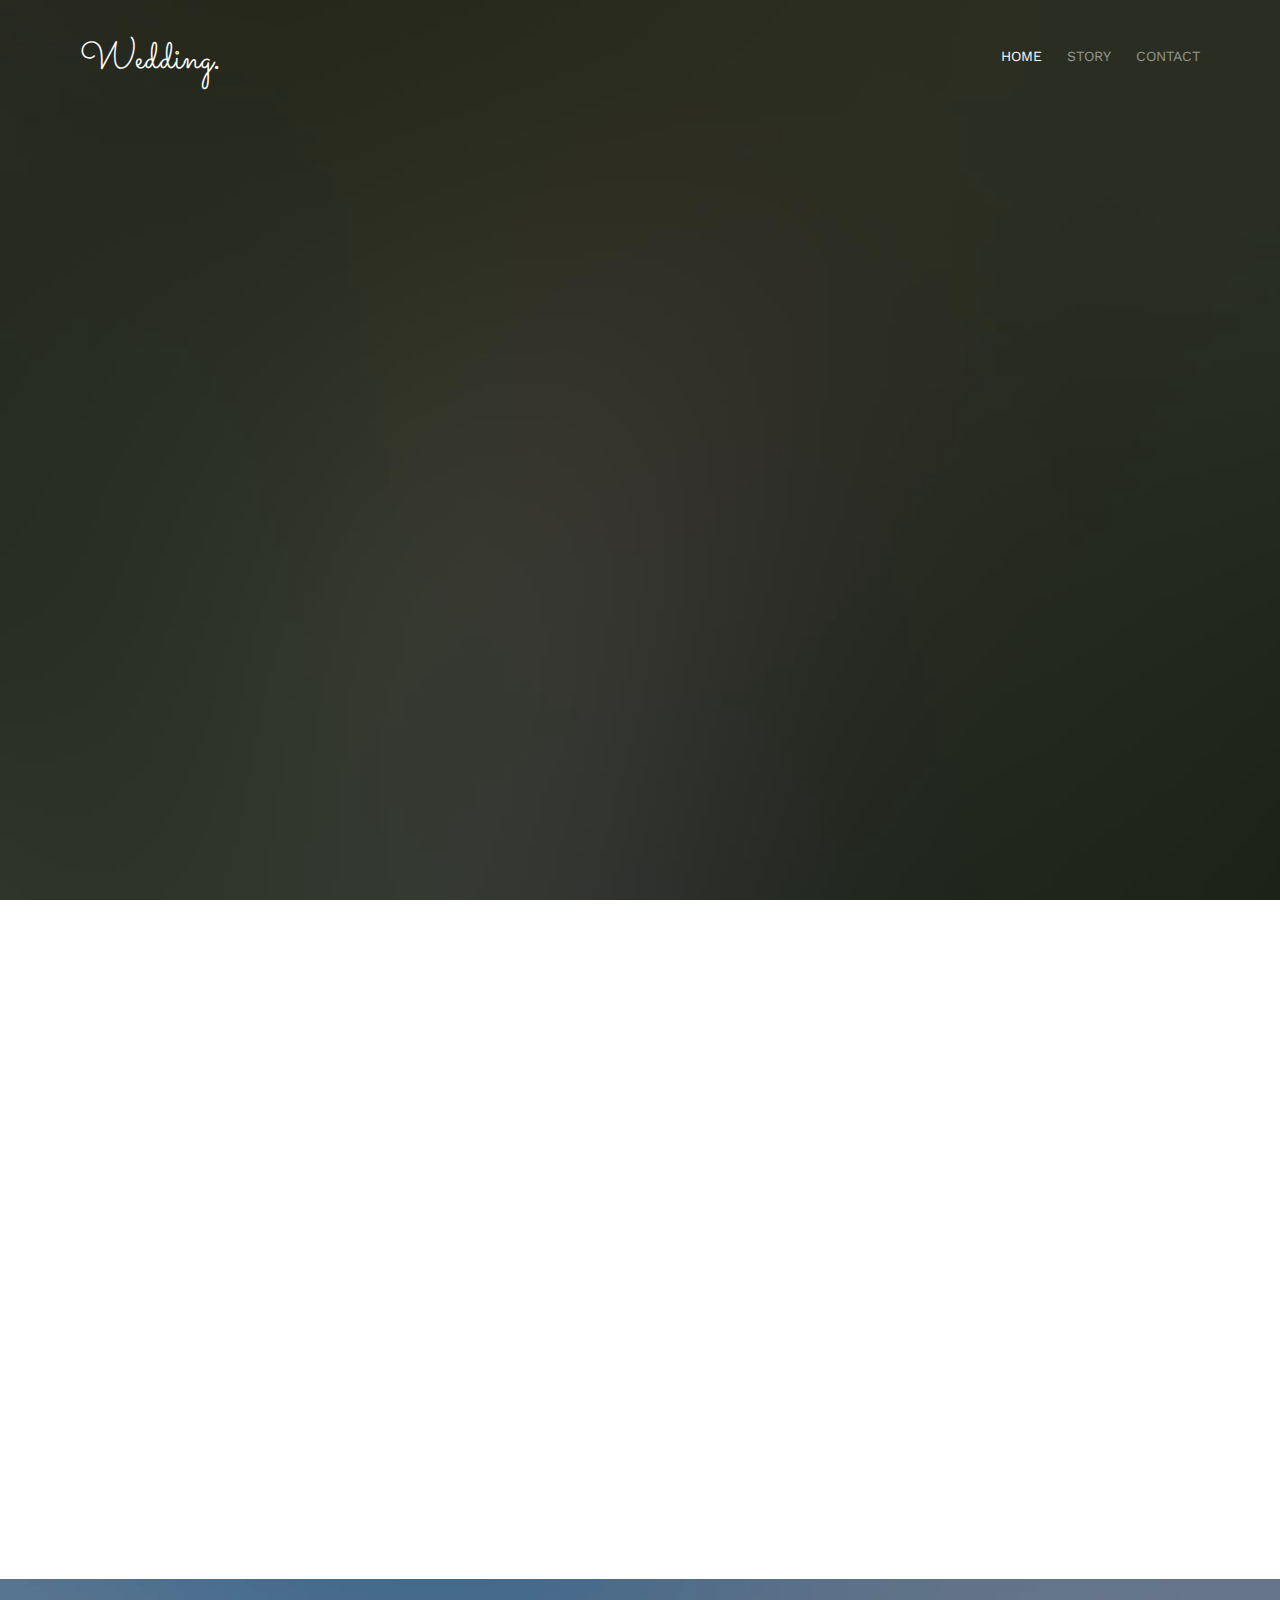
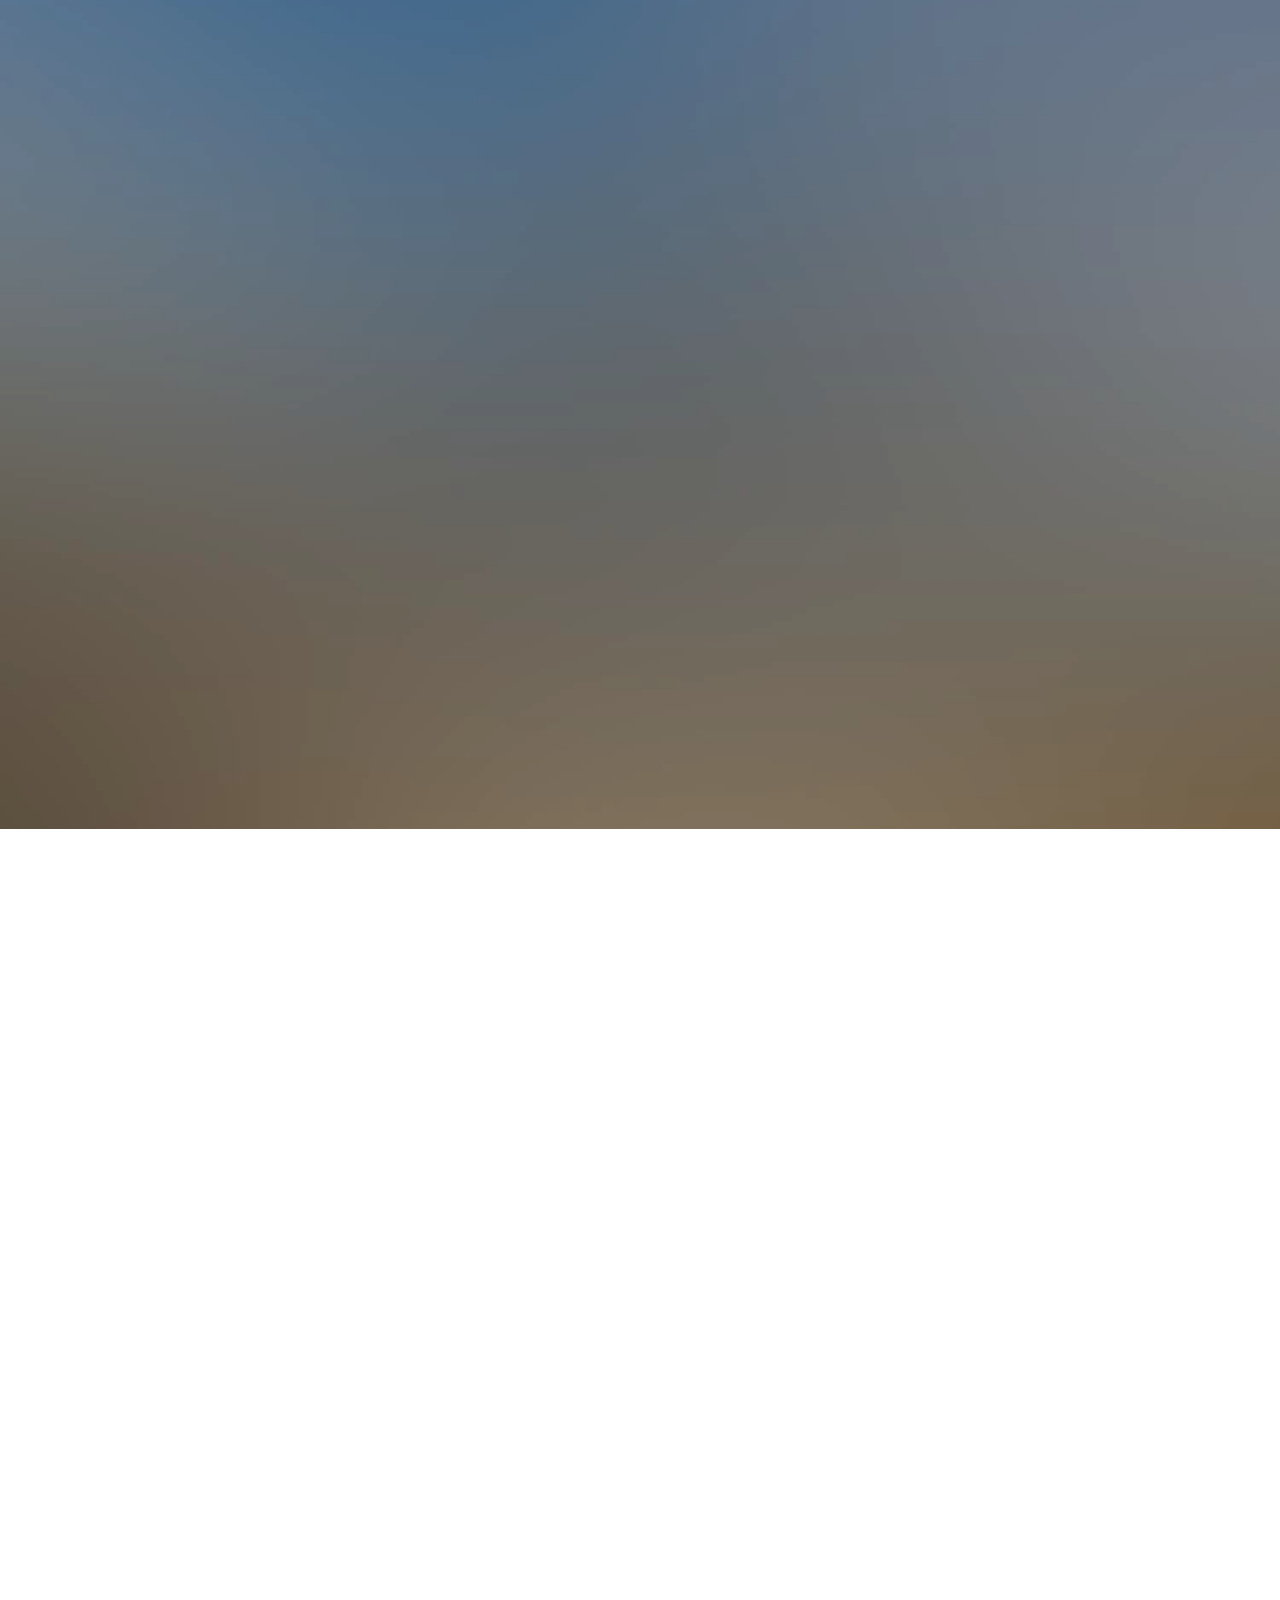
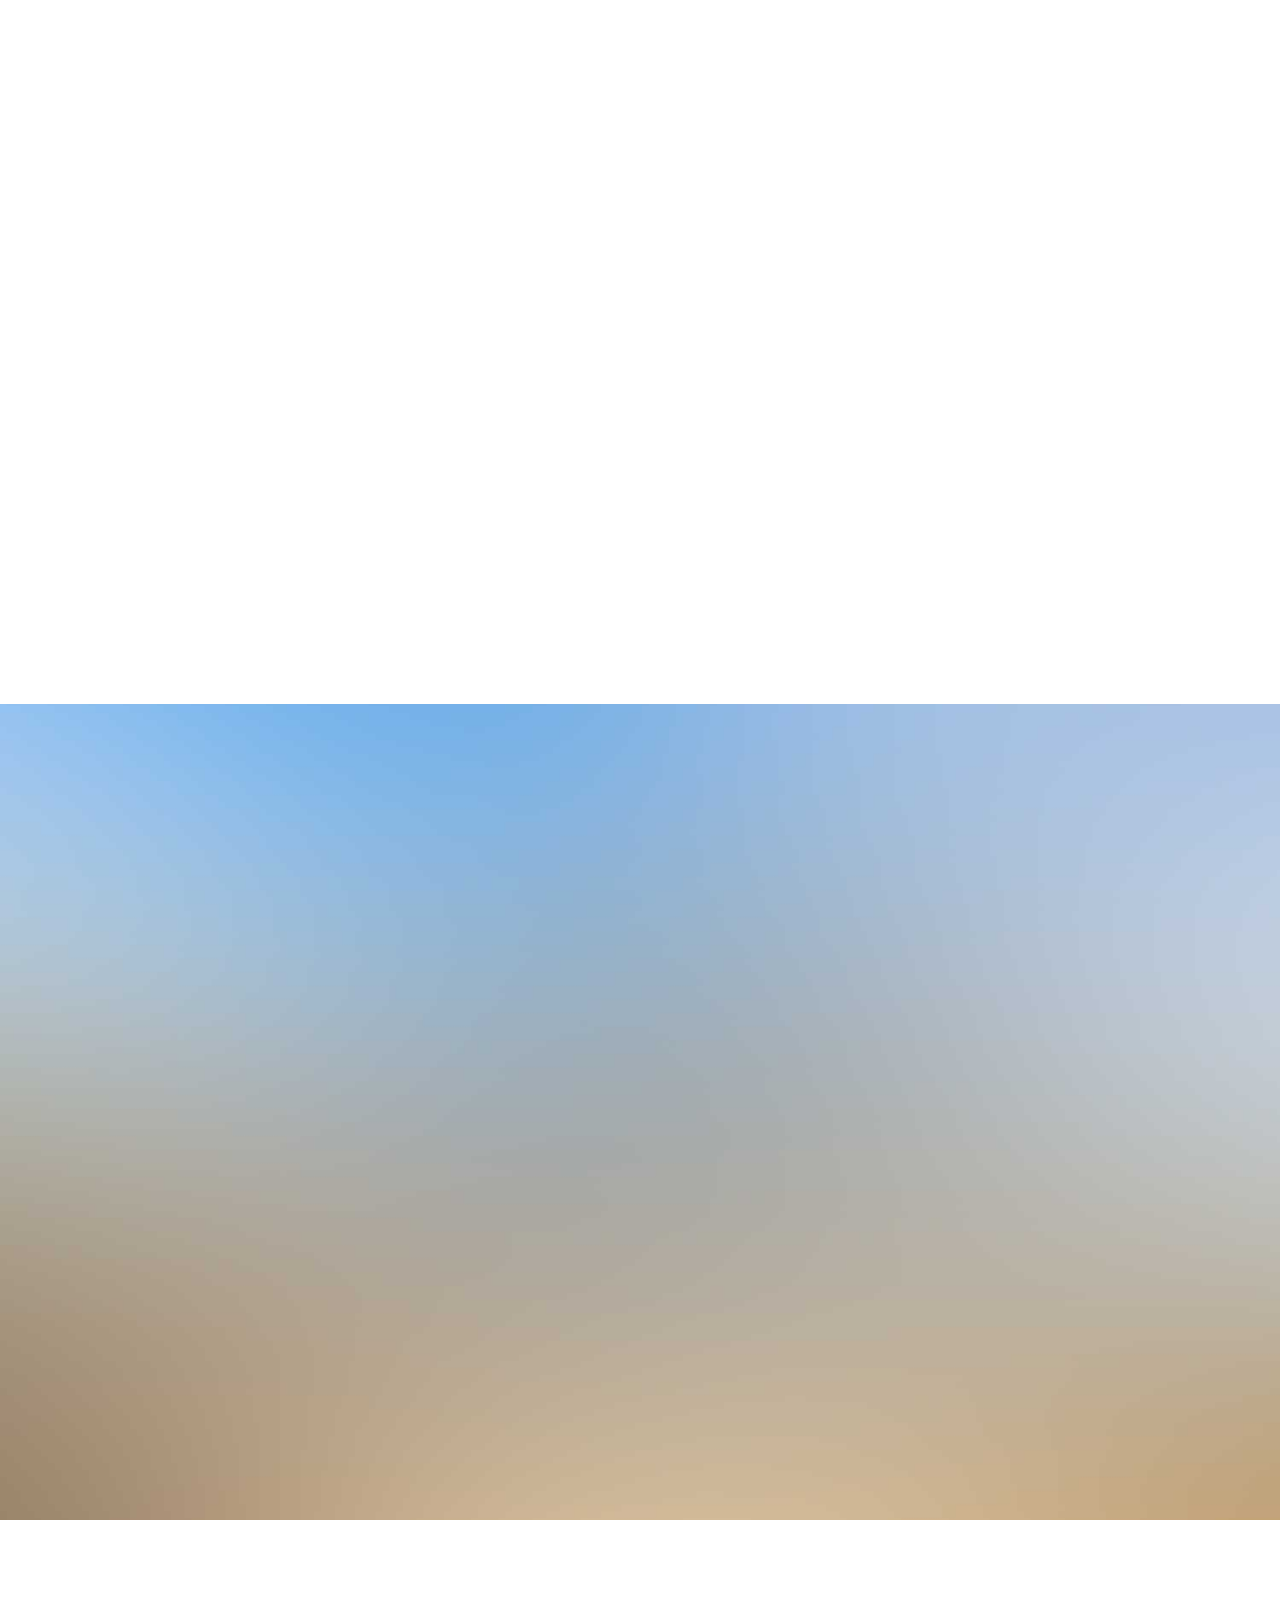
==== commit b2e5a2b3: "two invitation" ====
--- a/index.html
+++ b/index.html
@@ -124,7 +124,6 @@
             </div>
             <div class="desc-groom">
               <h3>Pankti Shah</h3>
-              <h8>D/o Chandresh Shah & Jayshree Shah</h8>
               <p>Far far away, behind the word mountains, far from the countries Vokalia and Consonantia, there live the
                 blind texts. Separated they live in Bookmarksgrove</p>
             </div>
@@ -136,7 +135,6 @@
             </div>
             <div class="desc-bride">
               <h3>Dhruv Shah</h3>
-              <h8>S/o Navin Shah & Alka Shah</h8>
               <p>Far far away, behind the word mountains, far from the countries Vokalia and Consonantia, there live the
                 blind texts. Separated they live in Bookmarksgrove</p>
             </div>
@@ -157,7 +155,7 @@
         <div class="row">
           <div class="display-t">
             <div class="display-tc">
-              <div class="col-md-12 col-md-offset-3">
+              <div class="col-md-10 col-md-offset-1">
                 <div class="col-md-6 col-sm-6 text-center">
                   <div class="event-wrap animate-box">
                     <h3>Wedding Ceremony</h3>
@@ -172,15 +170,12 @@
                       <span>February, 2022</span>
                     </div>
                     <p>
-                      <a href="https://www.google.com/search?client=firefox-b-1-d&q=Terapanth+Bhawan%2C+Citylight#"
-                        target="_blank">
-                        Terapanth Bhavan, City Light Rd, City Light Town, Athwa, Surat
-                      </a>
+                      <a href="https://www.google.com/search?client=firefox-b-1-d&q=Terapanth+Bhawan%2C+Citylight">Terapanth
+                        Bhavan, City Light Rd, City Light Town, Athwa, Surat</a>
                     </p>
                   </div>
                 </div>
-
-                <!-- <div class="col-md-6 col-sm-6 text-center">
+                <div class="col-md-6 col-sm-6 text-center">
                   <div class="event-wrap animate-box">
                     <h3>Reception Party</h3>
                     <div class="event-col">
@@ -198,7 +193,7 @@
                         Bhavan, City Light Rd, City Light Town, Athwa, Surat</a>
                     </p>
                   </div>
-                </div> -->
+                </div>
               </div>
             </div>
           </div>
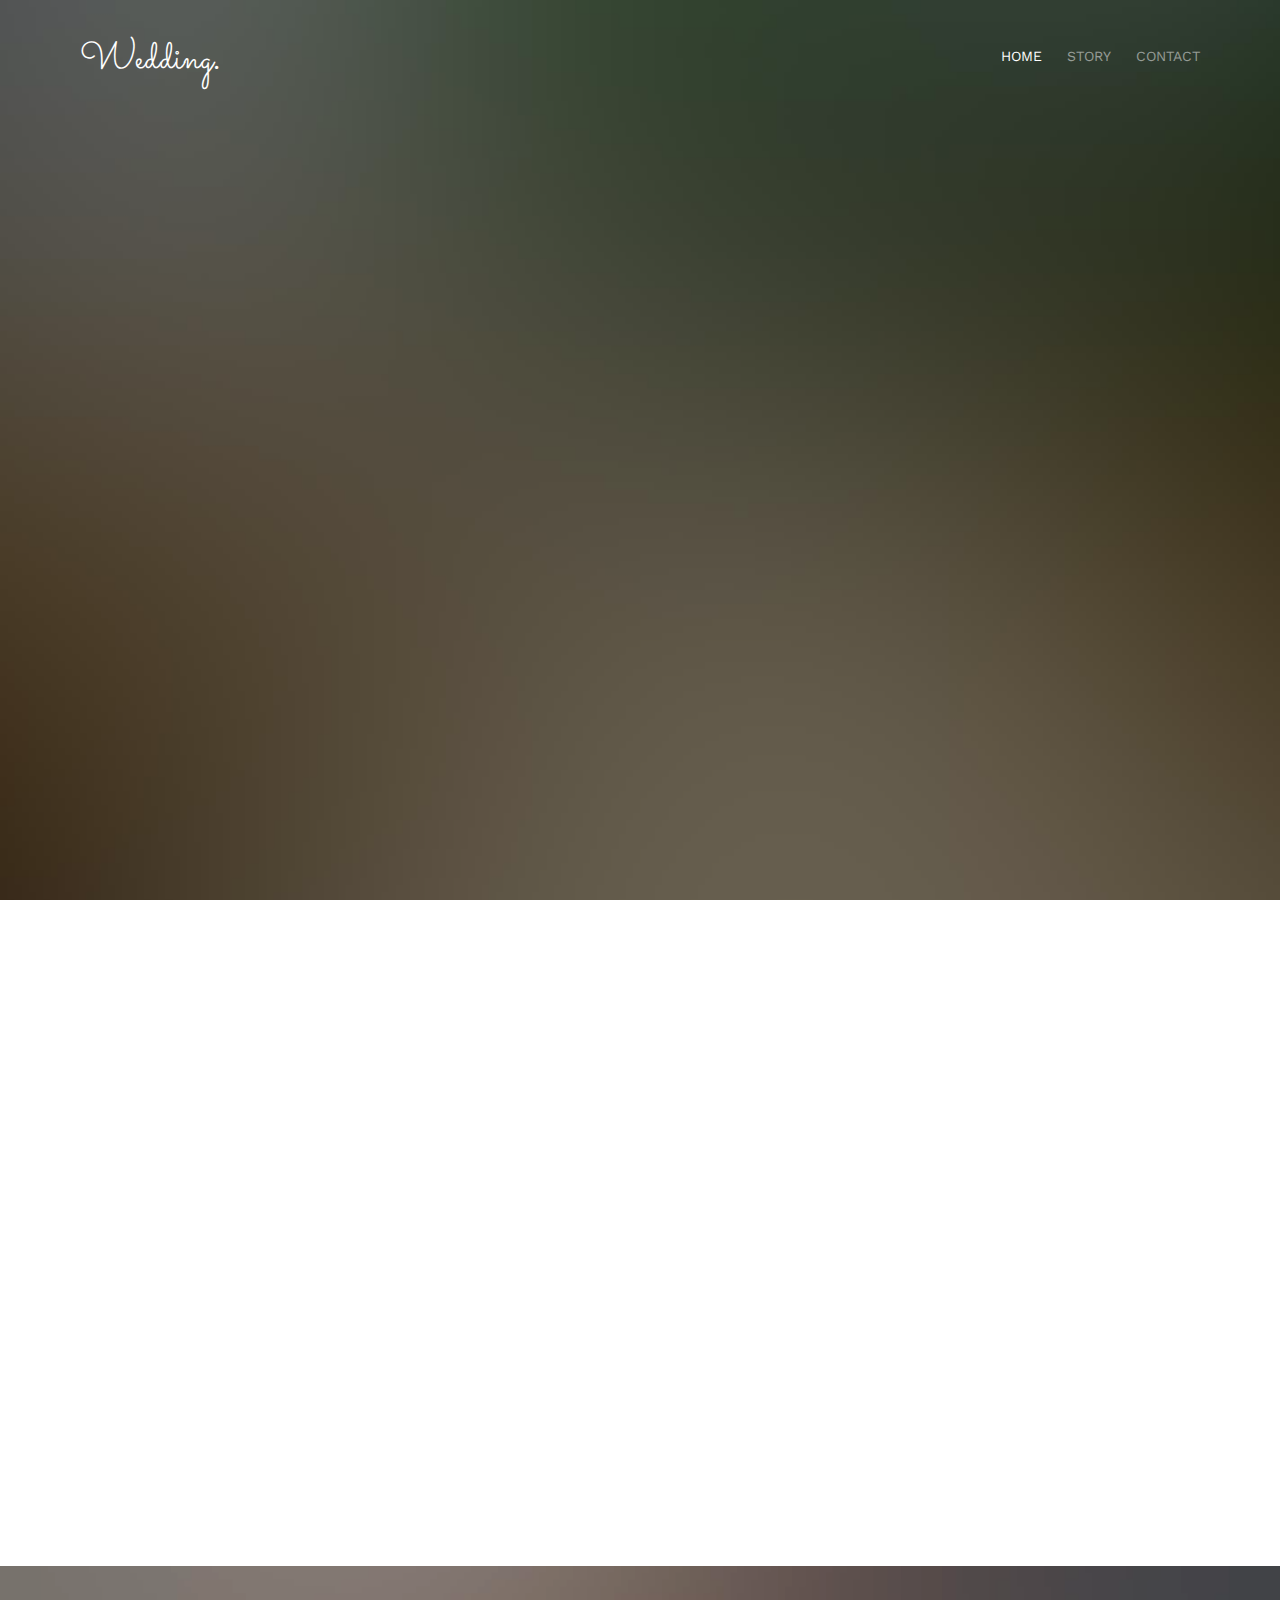
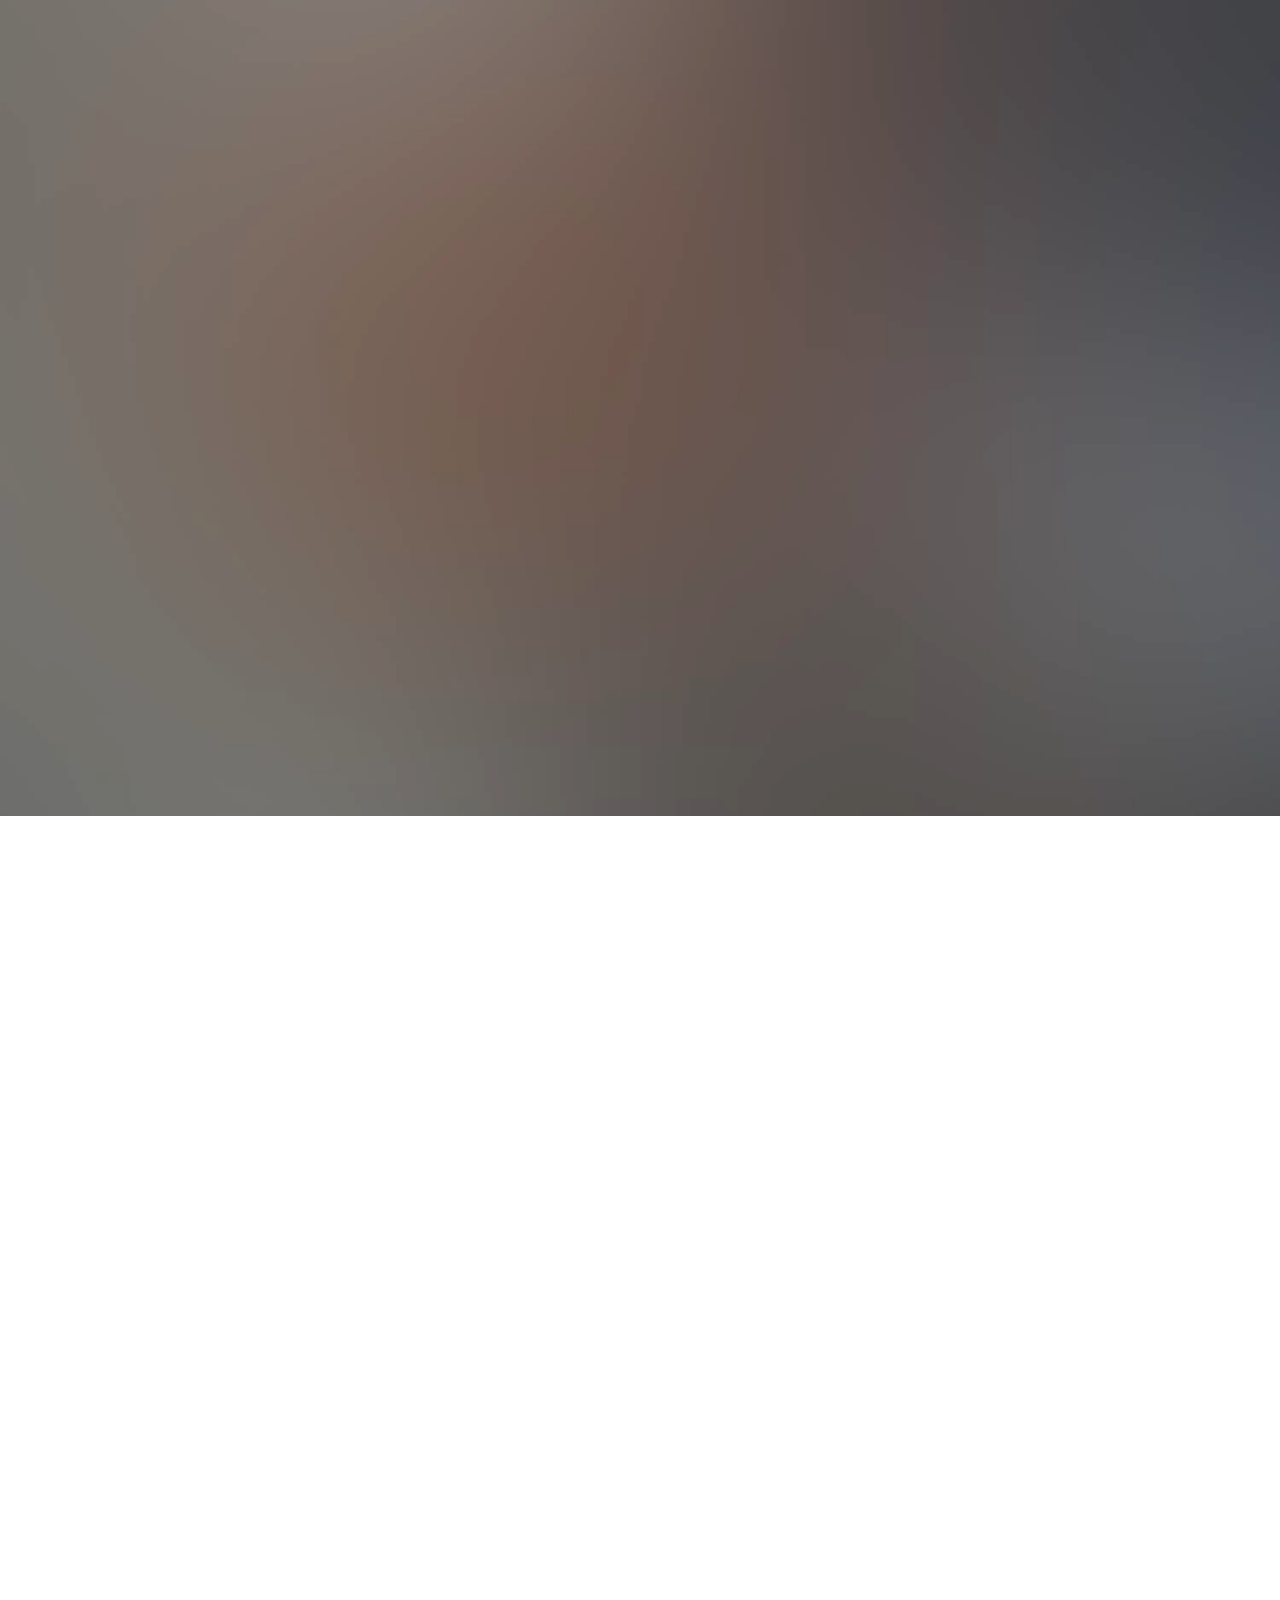
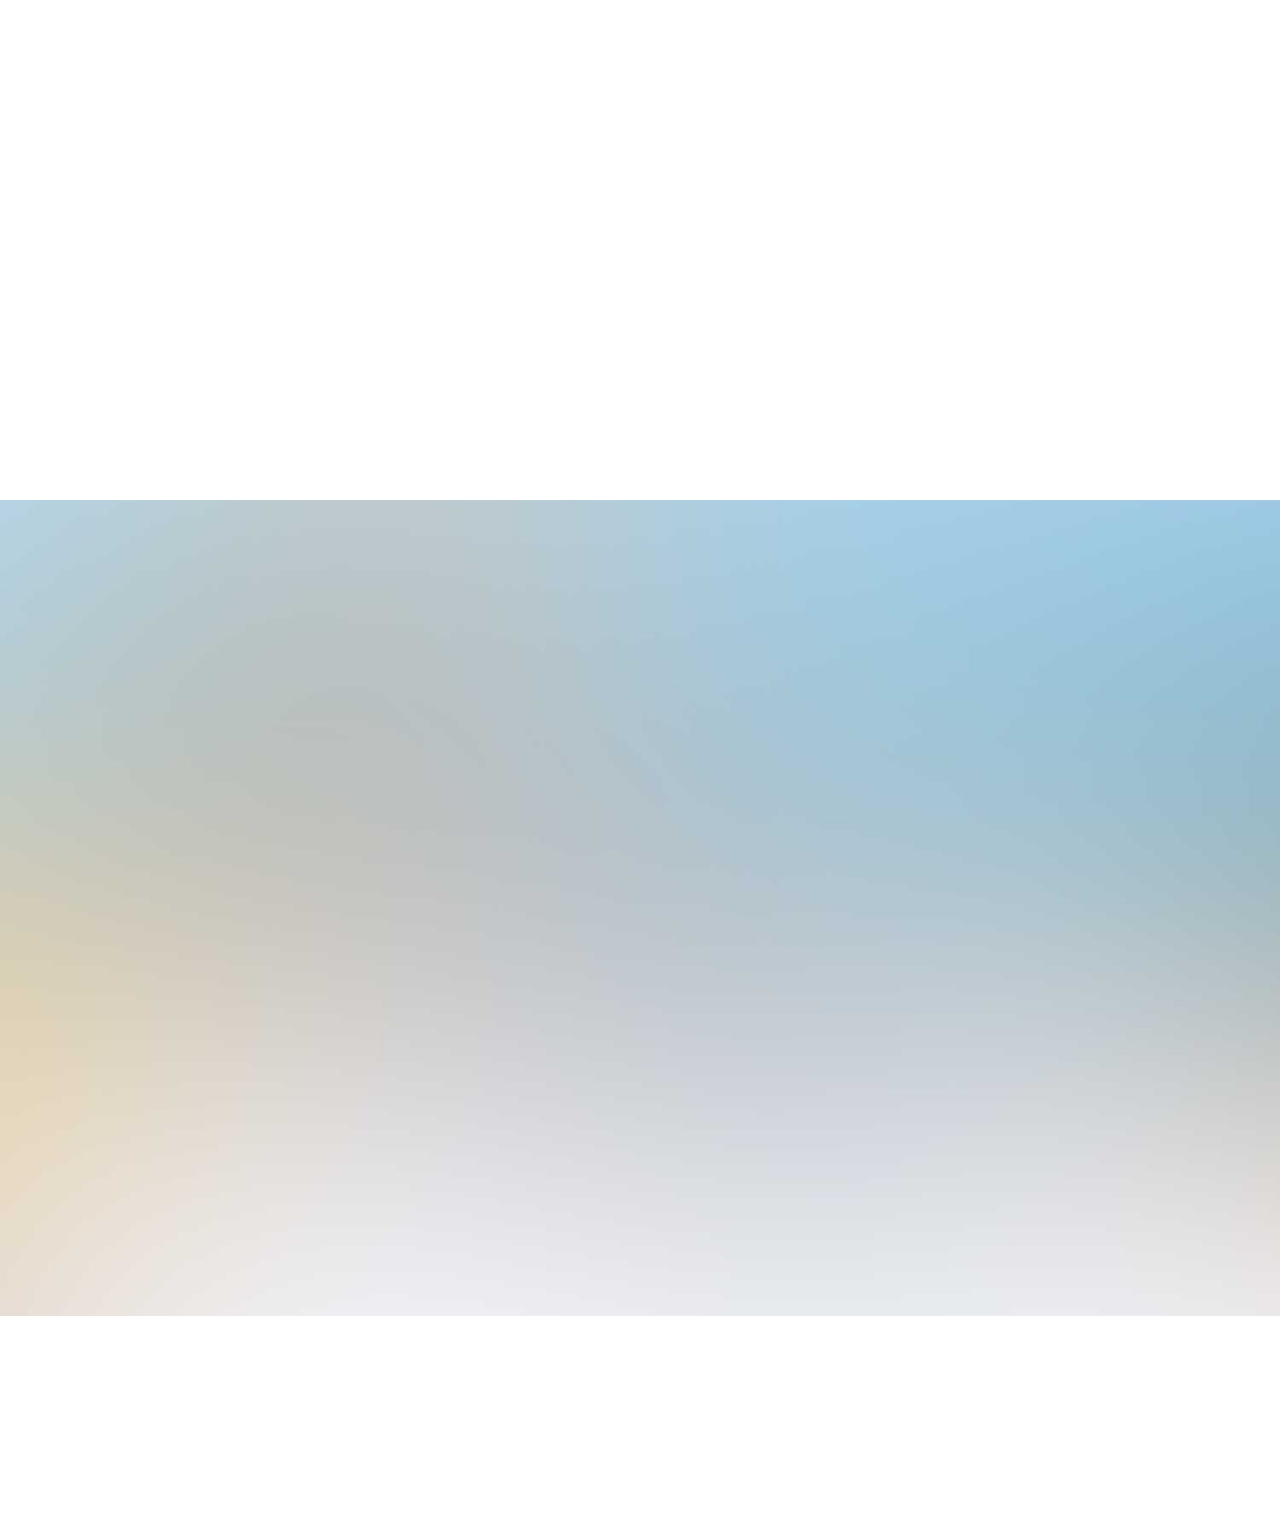
==== commit 95727927: "adding pic" ====
--- a/index.html
+++ b/index.html
@@ -89,7 +89,7 @@
       </div>
     </nav>
 
-    <header id="fh5co-header" class="fh5co-cover" role="banner" style="background-image:url(images/img_bg_2.jpg);"
+    <header id="fh5co-header" class="fh5co-cover" role="banner" style="background-image:url(images/img_bg_4.jpg);"
       data-stellar-background-ratio="0.5">
       <div class="overlay"></div>
       <div class="container">
@@ -120,30 +120,30 @@
         <div class="couple-wrap animate-box">
           <div class="couple-half">
             <div class="groom">
-              <img src="images/groom.jpg" alt="groom" class="img-responsive">
+              <img src="images/bride.jpeg" alt="groom" class="img-responsive">
             </div>
             <div class="desc-groom">
               <h3>Pankti Shah</h3>
-              <p>Far far away, behind the word mountains, far from the countries Vokalia and Consonantia, there live the
-                blind texts. Separated they live in Bookmarksgrove</p>
+              <h8>D/o Chandresh Shah & Jayshree Shah</h8>
+              <p>Very Beautiful , Attractive Make up artist</p>
             </div>
           </div>
           <p class="heart text-center"><i class="icon-heart2"></i></p>
           <div class="couple-half">
             <div class="bride">
-              <img src="images/bride.jpg" alt="groom" class="img-responsive">
+              <img src="images/groom.jpeg" alt="groom" class="img-responsive">
             </div>
             <div class="desc-bride">
               <h3>Dhruv Shah</h3>
-              <p>Far far away, behind the word mountains, far from the countries Vokalia and Consonantia, there live the
-                blind texts. Separated they live in Bookmarksgrove</p>
-            </div>
-          </div>
-        </div>
-      </div>
-    </div>
-
-    <div id="fh5co-event" class="fh5co-bg" style="background-image:url(images/img_bg_3.jpg);">
+              <h8>S/o Navin Shah & Alka Shah</h8>
+              <p>Very Handsome , Attractive Software developer</p>
+            </div>
+          </div>
+        </div>
+      </div>
+    </div>
+
+    <div id="fh5co-event" class="fh5co-bg" style="background-image:url(images/img_bg_1.jpg);">
       <div class="overlay"></div>
       <div class="container">
         <div class="row">
@@ -155,7 +155,7 @@
         <div class="row">
           <div class="display-t">
             <div class="display-tc">
-              <div class="col-md-10 col-md-offset-1">
+              <div class="col-md-12 col-md-offset-3">
                 <div class="col-md-6 col-sm-6 text-center">
                   <div class="event-wrap animate-box">
                     <h3>Wedding Ceremony</h3>
@@ -170,12 +170,15 @@
                       <span>February, 2022</span>
                     </div>
                     <p>
-                      <a href="https://www.google.com/search?client=firefox-b-1-d&q=Terapanth+Bhawan%2C+Citylight">Terapanth
-                        Bhavan, City Light Rd, City Light Town, Athwa, Surat</a>
+                      <a href="https://www.google.com/search?client=firefox-b-1-d&q=Terapanth+Bhawan%2C+Citylight#"
+                        target="_blank">
+                        Terapanth Bhavan, City Light Rd, City Light Town, Athwa, Surat
+                      </a>
                     </p>
                   </div>
                 </div>
-                <div class="col-md-6 col-sm-6 text-center">
+
+                <!-- <div class="col-md-6 col-sm-6 text-center">
                   <div class="event-wrap animate-box">
                     <h3>Reception Party</h3>
                     <div class="event-col">
@@ -193,7 +196,7 @@
                         Bhavan, City Light Rd, City Light Town, Athwa, Surat</a>
                     </p>
                   </div>
-                </div>
+                </div> -->
               </div>
             </div>
           </div>
@@ -207,52 +210,50 @@
           <div class="col-md-8 col-md-offset-2 text-center fh5co-heading animate-box">
             <span>We Love Each Other</span>
             <h2>Our Story</h2>
-            <p>Far far away, behind the word mountains, far from the countries Vokalia and Consonantia, there live the
-              blind texts.</p>
+            <p>Our Story Description</p>
           </div>
         </div>
         <div class="row">
           <div class="col-md-12 col-md-offset-0">
             <ul class="timeline animate-box">
               <li class="animate-box">
-                <div class="timeline-badge" style="background-image:url(images/couple-1.jpg);"></div>
+                <div class="timeline-badge" style="background-image:url(images/img_bg_5.jpg"></div>
                 <div class="timeline-panel">
                   <div class="timeline-heading">
                     <h3 class="timeline-title">First We Meet</h3>
                     <span class="date">February 14, 2019</span>
                   </div>
                   <div class="timeline-body">
-                    <p>Far far away, behind the word mountains, far from the countries Vokalia and Consonantia, there
-                      live the blind texts. Separated they live in Bookmarksgrove right at the coast of the Semantics, a
-                      large language ocean.</p>
+                    <p>We First met at a wedding. She wore a beautiful blue gown. We spoke for sometime. Pankti was very
+                      attacted to me. </p>
                   </div>
                 </div>
               </li>
               <li class="timeline-inverted animate-box">
-                <div class="timeline-badge" style="background-image:url(images/couple-2.jpg);"></div>
+                <div class="timeline-badge" style="background-image:url(images/first_date.jpeg);"></div>
                 <div class="timeline-panel">
                   <div class="timeline-heading">
                     <h3 class="timeline-title">First Date</h3>
-                    <span class="date">December 28, 2015</span>
+                    <span class="date">April 24, 2021</span>
                   </div>
                   <div class="timeline-body">
-                    <p>Far far away, behind the word mountains, far from the countries Vokalia and Consonantia, there
-                      live the blind texts. Separated they live in Bookmarksgrove right at the coast of the Semantics, a
-                      large language ocean.</p>
+                    <p>This was our virtual date. She wore black gown with flower print.I wore my boring sky blue shirt.
+                      She had made lasagna and I had made
+                      sandwich. She looked so beautiful.
+                    </p>
                   </div>
                 </div>
               </li>
               <li class="animate-box">
-                <div class="timeline-badge" style="background-image:url(images/couple-3.jpg);"></div>
+                <div class="timeline-badge" style="background-image:url(images/img_bg_7.jpg);"></div>
                 <div class="timeline-panel">
                   <div class="timeline-heading">
                     <h3 class="timeline-title">In A Relationship</h3>
-                    <span class="date">January 1, 2016</span>
+                    <span class="date">April 7, 2021</span>
                   </div>
                   <div class="timeline-body">
-                    <p>Far far away, behind the word mountains, far from the countries Vokalia and Consonantia, there
-                      live the blind texts. Separated they live in Bookmarksgrove right at the coast of the Semantics, a
-                      large language ocean.</p>
+                    <p>We started to like each other. We were always on the phone talking, enjoying each other company.
+                    </p>
                   </div>
                 </div>
               </li>
@@ -267,7 +268,7 @@
   </div>
 
 
-  <div id="fh5co-testimonial" class="fh5co-bg" style="background-image:url(images/img_bg_3.jpg);">
+  <div id="fh5co-testimonial" class="fh5co-bg" style="background-image:url(images/img_bg_12.jpg);">
     <div class="container">
       <div class="row">
         <div class="row animate-box">
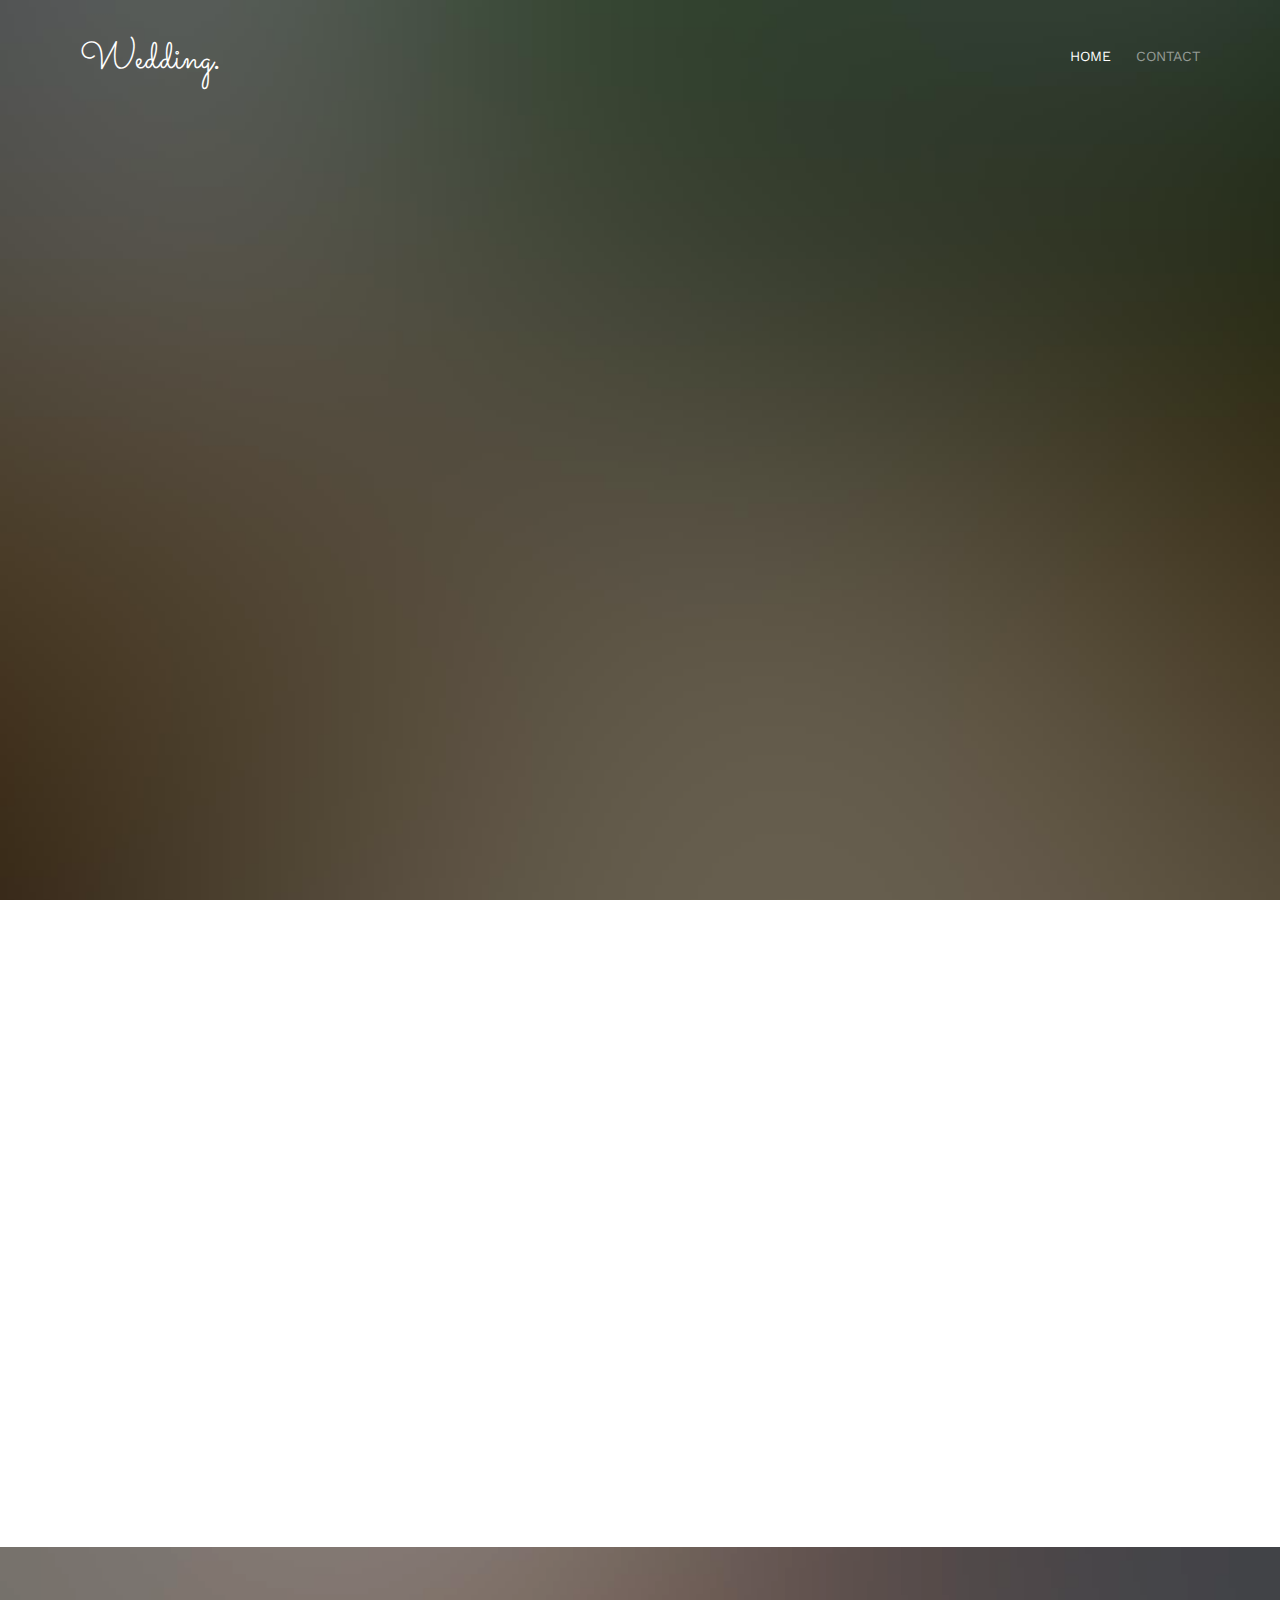
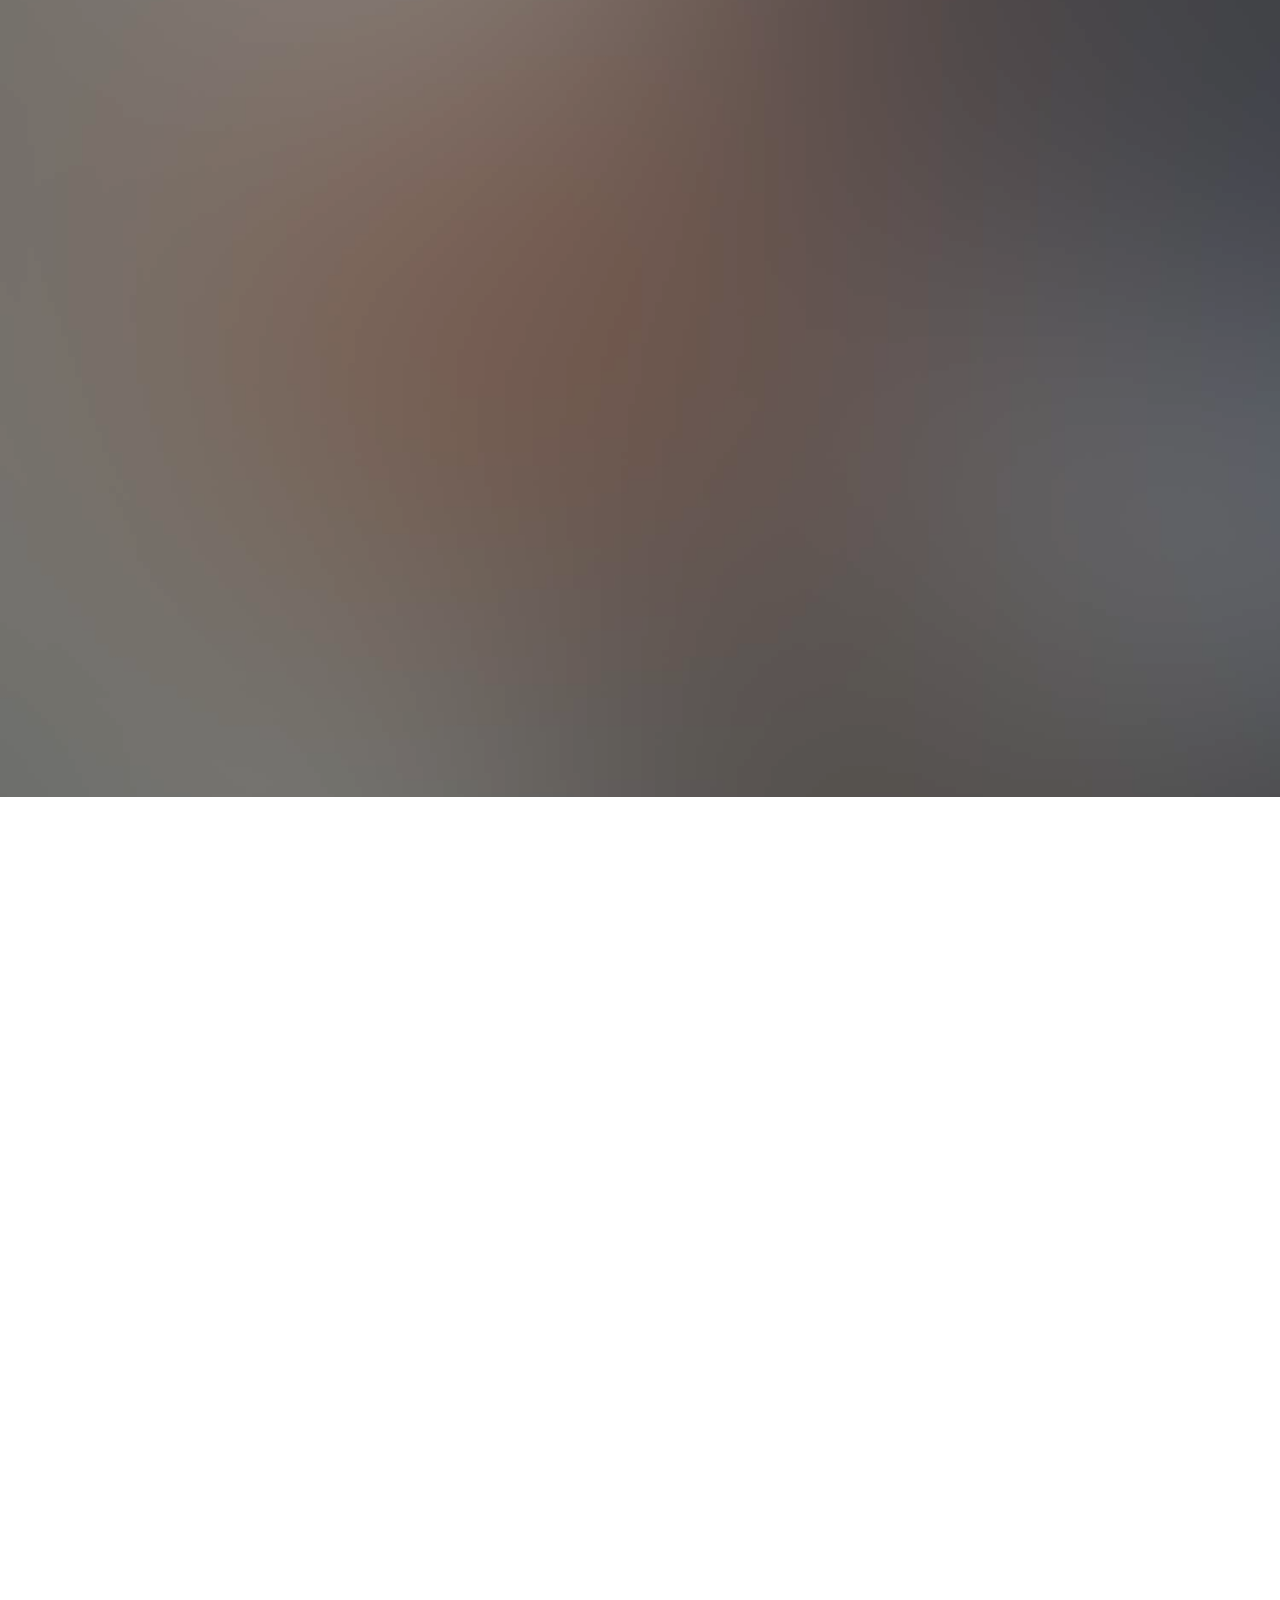
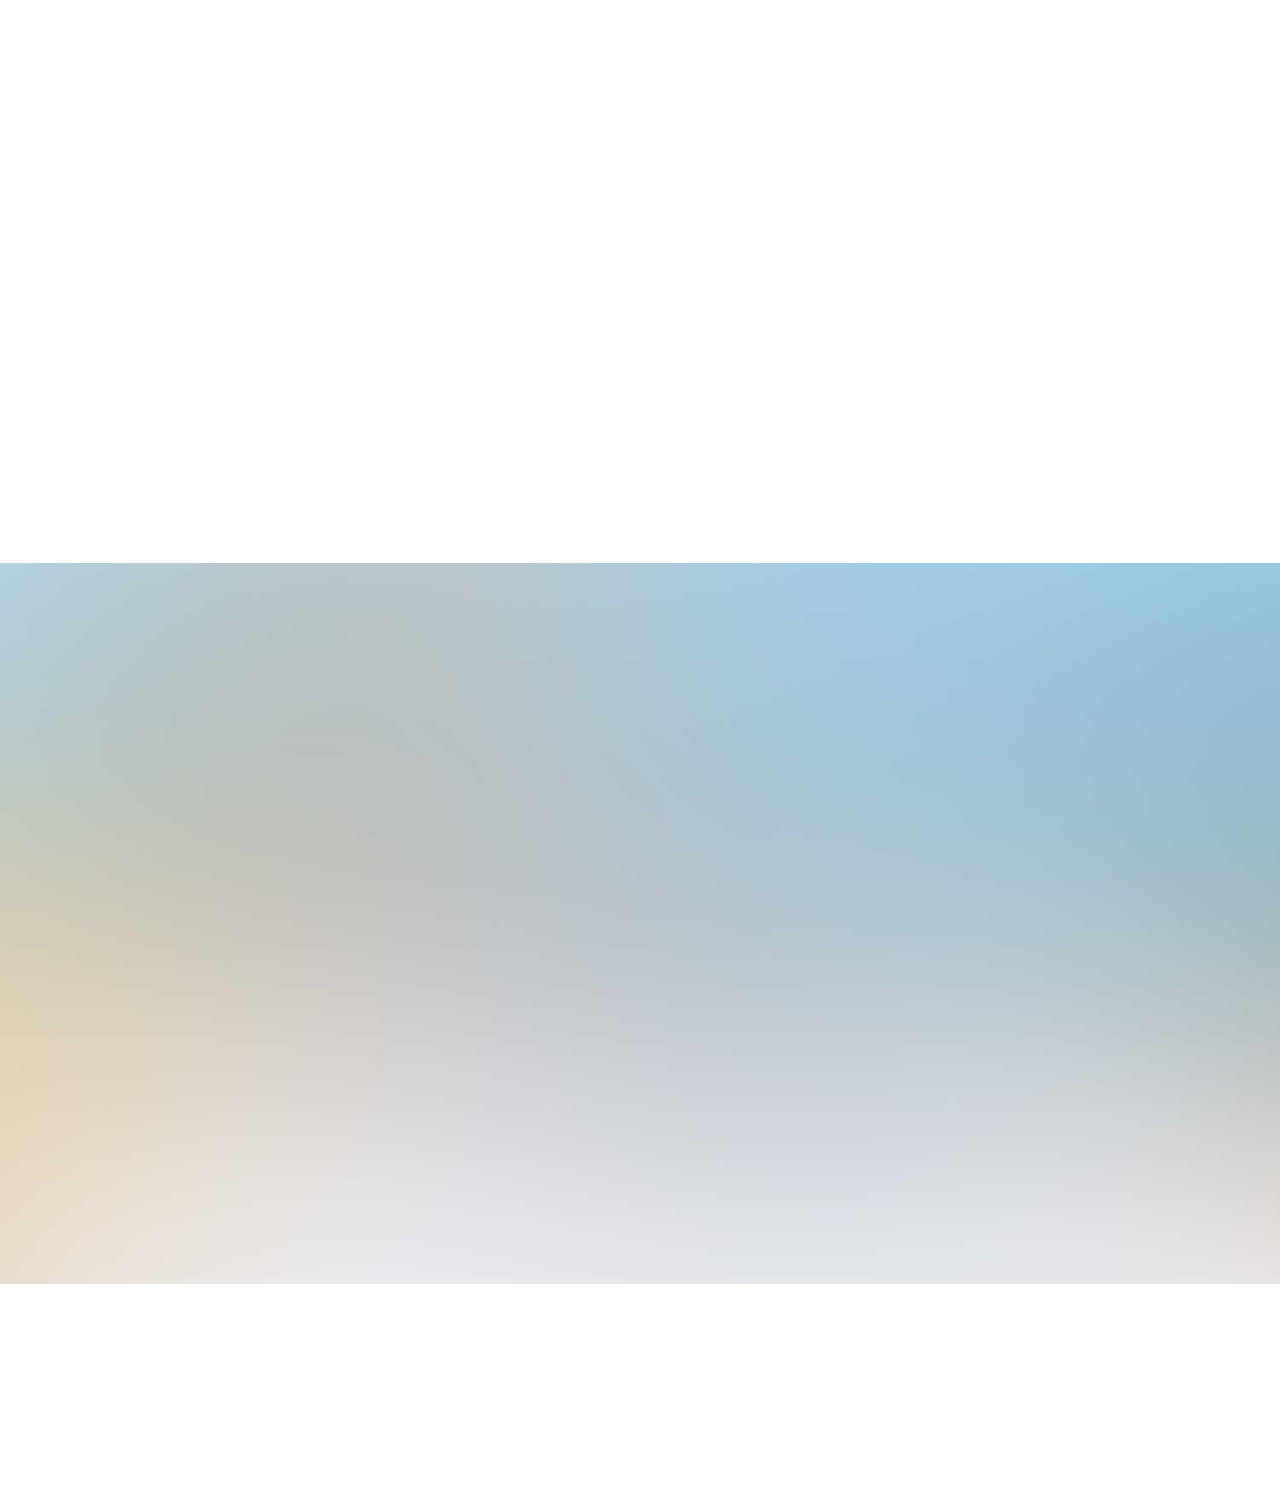
==== commit bbe91815: "friends message" ====
--- a/index.html
+++ b/index.html
@@ -11,9 +11,7 @@
   <meta http-equiv="X-UA-Compatible" content="IE=edge">
   <title>Pankti &#9825; Dhruv Wedding Invitation</title>
   <meta name="viewport" content="width=device-width, initial-scale=1">
-  <meta name="description" content="Free HTML5 Template by FREEHTML5.CO" />
-  <meta name="keywords" content="free html5, free template, free bootstrap, html5, css3, mobile first, responsive" />
-  <meta name="author" content="FREEHTML5.CO" />
+  <meta name="author" content="Dhruv Shah" />
 
   <!-- Facebook and Twitter integration -->
   <meta property="og:title" content="" />
@@ -70,7 +68,7 @@
           <div class="col-xs-10 text-right menu-1">
             <ul>
               <li class="active"><a href="index.html">Home</a></li>
-              <li><a href="about.html">Story</a></li>
+              <!-- <li><a href="about.html">Story</a></li> -->
 
               <!-- <li class="has-dropdown">
                 <a href="gallery.html">Gallery</a>
@@ -124,8 +122,8 @@
             </div>
             <div class="desc-groom">
               <h3>Pankti Shah</h3>
-              <h8>D/o Chandresh Shah & Jayshree Shah</h8>
-              <p>Very Beautiful , Attractive Make up artist</p>
+              <p>Professional Make up Artist</p>
+              <h8>D/o Jayshree Chandresh Morkhiya</h8>
             </div>
           </div>
           <p class="heart text-center"><i class="icon-heart2"></i></p>
@@ -135,8 +133,8 @@
             </div>
             <div class="desc-bride">
               <h3>Dhruv Shah</h3>
-              <h8>S/o Navin Shah & Alka Shah</h8>
-              <p>Very Handsome , Attractive Software developer</p>
+              <p>Software Engineer</p>
+              <h8>S/o Alka Navin Chathrani</h8>
             </div>
           </div>
         </div>
@@ -159,22 +157,24 @@
                 <div class="col-md-6 col-sm-6 text-center">
                   <div class="event-wrap animate-box">
                     <h3>Wedding Ceremony</h3>
+                    <p>
+                      <a href="https://www.google.com/search?client=firefox-b-1-d&q=Terapanth+Bhawan%2C+Citylight#"
+                        target="_blank">
+                        Terapanth Bhavan, Shubham Hall, City Light Rd, City Light Town, Athwa, Surat
+                      </a>
+                    </p>
                     <div class="event-col">
                       <i class="icon-clock"></i>
-                      <span>11:00 AM</span>
-                      <span>2:00 PM</span>
+                      <span style="font-size: 70%">Vargodho: 10:30 AM <br>Lunch: 12:00 PM <br>HastMelap: 12:39 PM
+                        <br>Dinner: 05:00 PM</span>
+
                     </div>
                     <div class="event-col">
                       <i class="icon-calendar"></i>
                       <span>Sunday 06</span>
                       <span>February, 2022</span>
                     </div>
-                    <p>
-                      <a href="https://www.google.com/search?client=firefox-b-1-d&q=Terapanth+Bhawan%2C+Citylight#"
-                        target="_blank">
-                        Terapanth Bhavan, City Light Rd, City Light Town, Athwa, Surat
-                      </a>
-                    </p>
+
                   </div>
                 </div>
 
@@ -224,8 +224,7 @@
                     <span class="date">February 14, 2019</span>
                   </div>
                   <div class="timeline-body">
-                    <p>We First met at a wedding. She wore a beautiful blue gown. We spoke for sometime. Pankti was very
-                      attacted to me. </p>
+                    <p>We First met at a wedding. She wore a beautiful blue gown. We spoke for sometime.</p>
                   </div>
                 </div>
               </li>
@@ -233,13 +232,13 @@
                 <div class="timeline-badge" style="background-image:url(images/first_date.jpeg);"></div>
                 <div class="timeline-panel">
                   <div class="timeline-heading">
-                    <h3 class="timeline-title">First Date</h3>
-                    <span class="date">April 24, 2021</span>
+                    <h3 class="timeline-title">In A Relationship</h3>
+                    <span class="date">April 7, 2021</span>
                   </div>
                   <div class="timeline-body">
-                    <p>This was our virtual date. She wore black gown with flower print.I wore my boring sky blue shirt.
-                      She had made lasagna and I had made
-                      sandwich. She looked so beautiful.
+                    <p>We started to like each other. We were always on the phone talking, enjoying each other's
+                      company. We lived in different time zone, miles apart, however this never stopped us to create a
+                      strong bond.
                     </p>
                   </div>
                 </div>
@@ -248,11 +247,14 @@
                 <div class="timeline-badge" style="background-image:url(images/img_bg_7.jpg);"></div>
                 <div class="timeline-panel">
                   <div class="timeline-heading">
-                    <h3 class="timeline-title">In A Relationship</h3>
-                    <span class="date">April 7, 2021</span>
+                    <h3 class="timeline-title">First Date</h3>
+                    <span class="date">April 24, 2021</span>
                   </div>
                   <div class="timeline-body">
-                    <p>We started to like each other. We were always on the phone talking, enjoying each other company.
+                    <p>
+                      This was our virtual lunch/dinner date. She made lasagna and I made sandwich.
+                      She looked very beautiful in her black gown with floral print. I wore my favourite blue shirt. We
+                      played many online games. It was a cute little memorable date.
                     </p>
                   </div>
                 </div>
@@ -274,7 +276,7 @@
         <div class="row animate-box">
           <div class="col-md-8 col-md-offset-2 text-center fh5co-heading">
             <span>Best Wishes</span>
-            <h2>Friends Wishes</h2>
+            <h2>Family Wishes</h2>
           </div>
         </div>
         <div class="row">
@@ -286,11 +288,9 @@
                     <figure>
                       <img src="images/couple-1.jpg" alt="user">
                     </figure>
-                    <span>John Doe, via <a href="#" class="twitter">Twitter</a></span>
+                    <span>Jenish Shah</span>
                     <blockquote>
-                      <p>"Far far away, behind the word mountains, far from the countries Vokalia and Consonantia,
-                        there live the blind texts. Separated they live in Bookmarksgrove right at the coast of the
-                        Semantics"</p>
+                      <p>"Good Luck !!"</p>
                     </blockquote>
                   </div>
                 </div>
@@ -299,10 +299,9 @@
                     <figure>
                       <img src="images/couple-2.jpg" alt="user">
                     </figure>
-                    <span>John Doe, via <a href="#" class="twitter">Twitter</a></span>
+                    <span>Rahul Morkhiya</span>
                     <blockquote>
-                      <p>"Far far away, behind the word mountains, far from the countries Vokalia and Consonantia, at
-                        the coast of the Semantics, a large language ocean."</p>
+                      <p>"Best of Luck"</p>
                     </blockquote>
                   </div>
                 </div>
@@ -311,11 +310,9 @@
                     <figure>
                       <img src="images/couple-3.jpg" alt="user">
                     </figure>
-                    <span>John Doe, via <a href="#" class="twitter">Twitter</a></span>
+                    <span>Ramesh Shah</span>
                     <blockquote>
-                      <p>"Far far away, far from the countries Vokalia and Consonantia, there live the blind texts.
-                        Separated they live in Bookmarksgrove right at the coast of the Semantics, a large language
-                        ocean."</p>
+                      <p>"All the very best"</p>
                     </blockquote>
                   </div>
                 </div>
